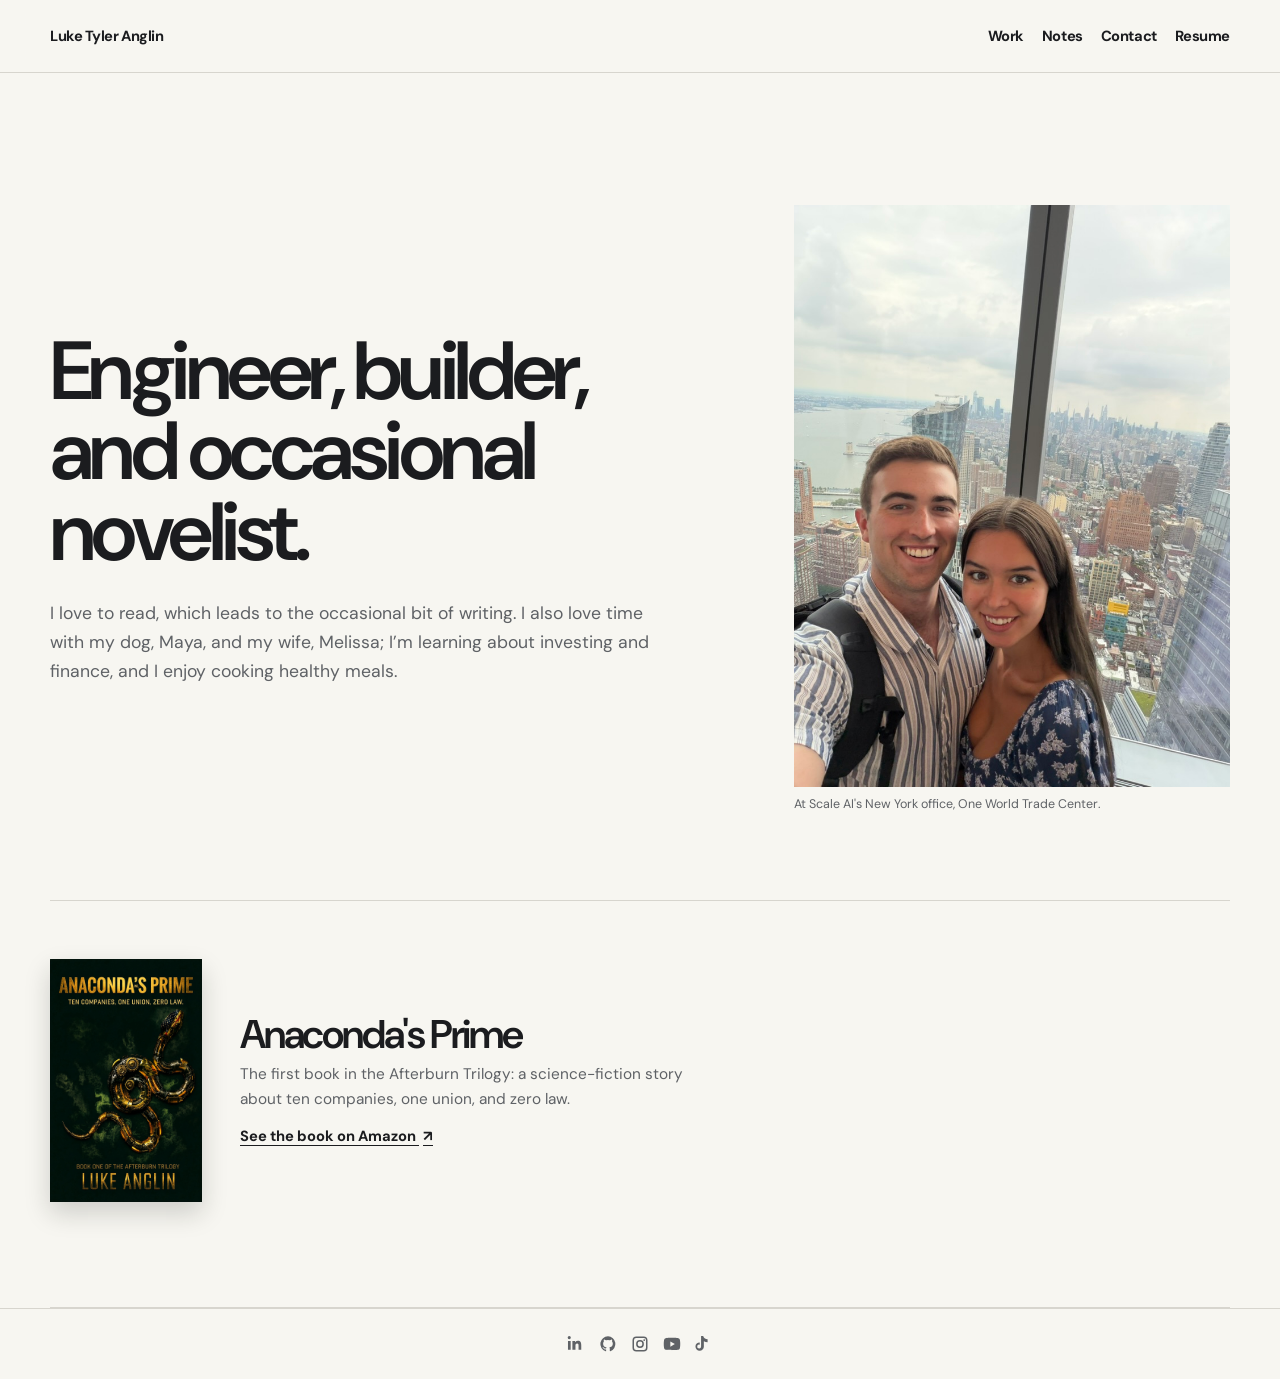
==== about.html @ d30254e3 "Move contact and newsletter off homepage" ====
<!DOCTYPE html>
<html lang="en">

<head>
    <meta charset="UTF-8">
    <meta name="viewport" content="width=device-width, initial-scale=1.0">
    <title>About | Luke Tyler Anglin</title>
    <meta name="description" content="A little more about Luke Tyler Anglin, AI Engineer and author.">
    <link rel="preconnect" href="https://fonts.googleapis.com">
    <link rel="preconnect" href="https://fonts.gstatic.com" crossorigin>
    <link href="https://fonts.googleapis.com/css2?family=DM+Mono:wght@400;500&family=DM+Sans:opsz,wght@9..40,400;9..40,500;9..40,600;9..40,700&display=swap" rel="stylesheet">
    <link rel="stylesheet" href="styles.css">
</head>

<body>
    <header class="site-header">
        <div class="wrap header-inner">
            <a class="site-name" href="index.html">Luke Tyler Anglin</a>
            <div class="header-links">
                <a href="index.html">Work</a>
                <a href="notes.html">Notes</a>
                <a href="contact.html">Contact</a>
                <a href="https://drive.google.com/file/d/1jl4-QcdSq_O_RrT0fGCrfpogtQoKmc7f/view?usp=drive_link" target="_blank" rel="noreferrer">Resume</a>
            </div>
        </div>
    </header>

    <main>
        <section class="about-hero wrap">
            <div class="about-copy">
                <h1>Engineer, builder, and occasional novelist.</h1>
                <p>I love to read, which leads to the occasional bit of writing. I also love time with my dog, Maya, and my wife, Melissa; I’m learning about investing and finance, and I enjoy cooking healthy meals.</p>
            </div>
            <figure class="about-photo">
                <img src="assets/images/luke-and-wife-1wtc.jpg" alt="Luke Tyler Anglin and his wife at One World Trade Center">
                <figcaption>At Scale AI's New York office, One World Trade Center.</figcaption>
            </figure>
        </section>

        <section class="book about-book wrap" aria-labelledby="book-title">
            <img src="assets/images/anacondas-prime-cover.jpg" alt="Cover of Anaconda's Prime by Luke Anglin">
            <div>
                <h2 id="book-title">Anaconda's Prime</h2>
                <p>The first book in the Afterburn Trilogy: a science-fiction story about ten companies, one union, and zero law.</p>
                <a class="text-link" href="https://www.amazon.com/Anacondas-Prime-Afterburn-Trilogy-Anglin/dp/1962244326" target="_blank" rel="noreferrer">See the book on Amazon <span aria-hidden="true">↗</span></a>
            </div>
        </section>
    </main>

    <footer class="site-footer">
        <div class="wrap footer-inner">
            <div class="footer-links">
                <div class="social-links" aria-label="Social links">
                    <a href="https://www.linkedin.com/in/luketyleranglin/" target="_blank" rel="noreferrer" aria-label="LinkedIn">
                        <svg viewBox="0 0 24 24" aria-hidden="true"><path d="M5.1 3.4A2.1 2.1 0 1 1 .9 3.4a2.1 2.1 0 0 1 4.2 0ZM1.3 8h3.6v11.6H1.3V8Zm5.9 0h3.5v1.6h.1c.5-.9 1.7-2 3.6-2 3.9 0 4.6 2.5 4.6 5.9v6.1h-3.6v-5.4c0-1.3 0-3-1.9-3-1.9 0-2.2 1.4-2.2 2.9v5.5H7.2V8Z"/></svg>
                    </a>
                    <a href="https://github.com/LukeTylerAnglin" target="_blank" rel="noreferrer" aria-label="GitHub">
                        <svg viewBox="0 0 24 24" aria-hidden="true"><path d="M12 1.8A10.2 10.2 0 0 0 8.8 21.7c.5.1.7-.2.7-.5v-2c-2.8.6-3.4-1.2-3.4-1.2-.5-1.2-1.1-1.5-1.1-1.5-.9-.6.1-.6.1-.6 1 .1 1.5 1 1.5 1 .9 1.5 2.3 1.1 2.9.8.1-.6.4-1.1.7-1.3-2.3-.3-4.7-1.1-4.7-5a3.9 3.9 0 0 1 1-2.7c-.1-.3-.4-1.3.1-2.7 0 0 .8-.3 2.8 1.1a9.7 9.7 0 0 1 5.1 0c2-1.4 2.8-1.1 2.8-1.1.5 1.4.2 2.4.1 2.7a3.9 3.9 0 0 1 1 2.7c0 3.9-2.4 4.7-4.7 5 .4.3.7 1 .7 1.9v2.8c0 .3.2.6.7.5A10.2 10.2 0 0 0 12 1.8Z"/></svg>
                    </a>
                    <a href="https://www.instagram.com/luketyleranglin" target="_blank" rel="noreferrer" aria-label="Instagram">
                        <svg viewBox="0 0 24 24" aria-hidden="true"><path d="M7.1 2h9.8A5.1 5.1 0 0 1 22 7.1v9.8a5.1 5.1 0 0 1-5.1 5.1H7.1A5.1 5.1 0 0 1 2 16.9V7.1A5.1 5.1 0 0 1 7.1 2Zm-.2 2A2.9 2.9 0 0 0 4 6.9v10.2A2.9 2.9 0 0 0 6.9 20h10.2a2.9 2.9 0 0 0 2.9-2.9V6.9A2.9 2.9 0 0 0 17.1 4H6.9Zm10.7 1.5a1.2 1.2 0 1 1 0 2.4 1.2 1.2 0 0 1 0-2.4ZM12 6.8a5.2 5.2 0 1 1 0 10.4 5.2 5.2 0 0 1 0-10.4Zm0 2A3.2 3.2 0 1 0 12 15.2 3.2 3.2 0 0 0 12 8.8Z"/></svg>
                    </a>
                    <a href="https://www.youtube.com/@luketyleranglin" target="_blank" rel="noreferrer" aria-label="YouTube">
                        <svg viewBox="0 0 24 24" aria-hidden="true"><path d="M22.5 6.2a2.9 2.9 0 0 0-2-2C18.7 3.7 12 3.7 12 3.7s-6.7 0-8.5.5a2.9 2.9 0 0 0-2 2A30.1 30.1 0 0 0 1 12a30.1 30.1 0 0 0 .5 5.8 2.9 2.9 0 0 0 2 2c1.8.5 8.5.5 8.5.5s6.7 0 8.5-.5a2.9 2.9 0 0 0 2-2A30.1 30.1 0 0 0 23 12a30.1 30.1 0 0 0-.5-5.8ZM9.8 15.5v-7l6 3.5-6 3.5Z"/></svg>
                    </a>
                    <a href="https://www.tiktok.com/@luketyleranglin" target="_blank" rel="noreferrer" aria-label="TikTok">
                        <svg viewBox="0 0 24 24" aria-hidden="true"><path d="M16.8 5.8a6.5 6.5 0 0 1-4-1.4 6.5 6.5 0 0 1-1.9-3.2H8.1v14.2a2.6 2.6 0 1 1-1.8-2.5v-3a5.6 5.6 0 1 0 5.5 5.6V8.3a9.3 9.3 0 0 0 5 1.5V6.9a6.8 6.8 0 0 1 0-1.1Z"/></svg>
                    </a>
                </div>
            </div>
        </div>
    </footer>
</body>

</html>
---- styles.css ----
:root {
  --paper: #f7f6f1;
  --paper-deep: #ece9e1;
  --ink: #1b1c1f;
  --soft-ink: #5f6266;
  --line: #d7d5ce;
  --quiet: #e6e2d8;
  --max: 1180px;
  --sans: "DM Sans", -apple-system, BlinkMacSystemFont, "Segoe UI", sans-serif;
  --mono: "DM Mono", monospace;
}

* { box-sizing: border-box; }

html { scroll-behavior: smooth; }

body {
  background: var(--paper);
  color: var(--ink);
  font-family: var(--sans);
  margin: 0;
  overflow-x: hidden;
}

a { color: inherit; }

button, input, select, textarea { font: inherit; }

:focus-visible { outline: 3px solid rgba(28, 45, 35, 0.32); outline-offset: 3px; }

.wrap { margin: 0 auto; max-width: var(--max); padding-left: 24px; padding-right: 24px; }

.site-header {
  background: rgba(247, 246, 241, 0.93);
  border-bottom: 1px solid var(--line);
  position: sticky;
  top: 0;
  z-index: 10;
  backdrop-filter: blur(12px);
}

.header-inner { align-items: center; display: flex; height: 72px; justify-content: space-between; }

.site-name, .header-links a { font-size: 0.92rem; font-weight: 700; letter-spacing: -0.03em; text-decoration: none; }

.header-links { align-items: center; display: flex; gap: 18px; }

.header-links span { margin-left: 5px; }

.hero { display: grid; gap: 42px; padding-bottom: 66px; padding-top: 54px; }

.hero-copy { align-self: center; }

.eyebrow {
  color: var(--soft-ink);
  font-family: var(--mono);
  font-size: 0.68rem;
  letter-spacing: 0.055em;
  margin: 0 0 16px;
  text-transform: uppercase;
}

h1, h2, h3, p { margin-top: 0; }

h1, h2, h3 { letter-spacing: -0.055em; }

h1 {
  font-size: clamp(2.85rem, 8vw, 5.15rem);
  font-weight: 600;
  line-height: 0.98;
  margin-bottom: 26px;
  max-width: 680px;
}

h2 { font-size: clamp(2.1rem, 6.5vw, 4rem); font-weight: 600; line-height: 1; margin-bottom: 18px; }

.hero-intro, .section-heading > p, .request-note, .book p:not(.eyebrow) {
  color: var(--soft-ink);
  font-size: 1.06rem;
  line-height: 1.6;
  margin-bottom: 28px;
  max-width: 480px;
}

.button {
  align-items: center;
  background: transparent;
  border: 1px solid transparent;
  border-radius: 14px;
  cursor: pointer;
  display: inline-flex;
  font-size: 0.98rem;
  font-weight: 700;
  gap: 18px;
  justify-content: center;
  min-height: 58px;
  padding: 14px 16px 14px 20px;
  text-decoration: none;
  transition: background 150ms ease, color 150ms ease, transform 150ms ease;
}

.button-primary { background: var(--ink); color: white; }

.button-primary:hover { background: #34363a; transform: translateY(-2px); }

.button-primary span {
  align-items: center;
  background: var(--paper);
  border-radius: 50%;
  color: var(--ink);
  display: inline-flex;
  font-size: 1rem;
  height: 27px;
  justify-content: center;
  width: 27px;
}

.button-secondary { border-color: var(--ink); color: var(--ink); }

.button-secondary:hover { background: var(--quiet); transform: translateY(-2px); }

.button-secondary span { font-size: 1rem; }

.hero-actions { display: flex; flex-wrap: wrap; gap: 12px; }

.hero-portrait { aspect-ratio: 0.86; background: #d6d0c4; margin: 0; overflow: hidden; }

.hero-portrait img { display: block; height: 100%; object-fit: cover; object-position: center top; width: 100%; }

.experience-strip { border-bottom: 1px solid var(--line); border-top: 1px solid var(--line); }

.logo-strip { align-items: center; display: grid; grid-template-columns: repeat(5, minmax(0, 1fr)); padding-bottom: 25px; padding-top: 25px; }

.logo-strip img { filter: grayscale(1); height: 22px; justify-self: center; max-width: 88px; object-fit: contain; opacity: 0.75; width: auto; }

.work { padding-bottom: 86px; padding-top: 86px; }

.section-heading { margin-bottom: 44px; max-width: 580px; }

.section-heading > p { margin-bottom: 0; }

.company-list { border-top: 1px solid var(--line); }

.company { border-bottom: 1px solid var(--line); }

.company summary {
  align-items: center;
  cursor: pointer;
  display: grid;
  gap: 14px;
  grid-template-columns: minmax(140px, 1fr) minmax(104px, 0.75fr) 26px;
  list-style: none;
  min-height: 77px;
  padding: 16px 0;
}

.company summary::-webkit-details-marker { display: none; }

.company-title { font-size: 1.08rem; font-weight: 700; letter-spacing: -0.035em; }

.company-role { color: var(--soft-ink); font-size: 0.82rem; line-height: 1.3; }

.company-toggle { height: 20px; position: relative; width: 20px; }

.company-toggle::before, .company-toggle::after { background: var(--ink); content: ""; height: 1px; left: 2px; position: absolute; top: 10px; width: 16px; }

.company-toggle::after { transform: rotate(90deg); transition: transform 150ms ease; }

.company[open] .company-toggle::after { transform: rotate(0); }

.company-detail { padding: 0 34px 24px 0; }

.company-detail p { color: var(--soft-ink); font-size: 0.98rem; line-height: 1.6; margin: 0; max-width: 660px; }

.research-preview { border-top: 1px solid var(--line); padding-bottom: 78px; padding-top: 78px; }

.research-preview .section-heading { margin-bottom: 28px; }

.research-preview .section-heading > p:last-child { margin-bottom: 0; }

.research-links { border-top: 1px solid var(--line); }

.research-links a { align-items: center; border-bottom: 1px solid var(--line); display: flex; font-size: 1rem; font-weight: 700; justify-content: space-between; padding: 22px 0; text-decoration: none; }

.research-links a:hover { color: var(--soft-ink); }

.newsletter-form { display: grid; gap: 13px; max-width: 440px; }

.newsletter-form > input[type="email"] { font-size: 1rem; }

.consent { align-items: flex-start; color: var(--soft-ink); display: flex; font-size: 0.78rem; gap: 9px; line-height: 1.35; }

.consent input { appearance: auto; margin: 1px 0 0; padding: 0; }

.honeypot { display: none !important; }

.newsletter-form .button { justify-self: start; margin-top: 5px; }

.newsletter-form-row { align-items: center; display: flex; gap: 16px; }

.newsletter-form-row input[type="email"] { flex: 1; min-width: 0; }

.newsletter-form-row .button { flex: 0 0 auto; }

.newsletter-dialog {
  background: var(--paper);
  border: 1px solid var(--line);
  border-radius: 22px;
  color: var(--ink);
  margin: auto;
  max-width: 520px;
  padding: 0;
  width: calc(100% - 32px);
}

.newsletter-dialog::backdrop { background: rgba(27, 28, 31, 0.38); backdrop-filter: blur(5px); }

.newsletter-dialog-inner { padding: 36px; position: relative; }

.newsletter-dialog h2 { font-size: clamp(2rem, 6vw, 3.2rem); margin-bottom: 14px; max-width: 400px; }

.newsletter-dialog p { color: var(--soft-ink); line-height: 1.55; margin-bottom: 0; max-width: 390px; }

.newsletter-dialog .newsletter-form { margin-top: 28px; max-width: none; }

.newsletter-dialog .newsletter-form-row { align-items: stretch; flex-direction: column; }

.newsletter-dialog .newsletter-form .button { justify-self: stretch; width: 100%; }

.dialog-close {
  align-items: center;
  background: transparent;
  border: 1px solid var(--line);
  border-radius: 50%;
  color: var(--ink);
  cursor: pointer;
  display: inline-flex;
  font-size: 1.35rem;
  height: 36px;
  justify-content: center;
  line-height: 1;
  padding: 0 0 3px;
  position: absolute;
  right: 20px;
  top: 20px;
  width: 36px;
}

.dialog-close:hover { background: var(--quiet); }

.contact-page { display: grid; gap: 64px; padding-bottom: 100px; padding-top: 96px; }

.contact-page-copy h1 { max-width: 600px; }

.contact-page-copy > p { color: var(--soft-ink); font-size: 1.1rem; line-height: 1.6; margin-bottom: 0; max-width: 520px; }

.contact-page-form { max-width: 640px; }

.request-form .consent { align-items: flex-start; display: flex; font-size: 0.78rem; font-weight: 400; gap: 9px; line-height: 1.35; }

.sr-only { height: 1px; margin: -1px; overflow: hidden; padding: 0; position: absolute; width: 1px; clip: rect(0, 0, 0, 0); white-space: nowrap; }

.book {
  align-items: center;
  border-top: 1px solid var(--line);
  display: grid;
  gap: 27px;
  grid-template-columns: 92px 1fr;
  padding-bottom: 72px;
  padding-top: 42px;
}

.book > img { box-shadow: 0 11px 24px rgba(23, 29, 24, 0.18); display: block; width: 92px; }

.book h2 { font-size: clamp(1.6rem, 5vw, 2.5rem); margin-bottom: 8px; }

.book p:not(.eyebrow) { font-size: 0.96rem; margin-bottom: 14px; }

.text-link { font-size: 0.92rem; font-weight: 700; text-decoration-thickness: 1px; text-underline-offset: 4px; }

.text-link span { margin-left: 4px; }

.request-note { margin-bottom: 0; }

.request-form { display: grid; gap: 22px; max-width: 510px; }

.request-form label { color: var(--soft-ink); display: grid; font-size: 0.79rem; font-weight: 600; gap: 8px; }

input, select, textarea {
  appearance: none;
  background: transparent;
  border: 0;
  border-bottom: 1px solid #9f9e97;
  border-radius: 0;
  color: var(--ink);
  padding: 9px 0 10px;
  resize: vertical;
}

select { background: transparent; cursor: pointer; }

input:focus, select:focus, textarea:focus { border-color: var(--ink); outline: none; }

.request-form .button { justify-self: start; margin-top: 5px; }

.site-footer { border-top: 1px solid var(--line); color: var(--soft-ink); font-size: 0.8rem; padding-bottom: 26px; padding-top: 26px; }

.footer-inner { align-items: center; display: flex; flex-direction: column; gap: 14px; justify-content: center; }

.footer-links { align-items: center; display: flex; flex-wrap: wrap; gap: 18px; }

.social-links { align-items: center; display: flex; gap: 14px; }

.social-links a { display: inline-flex; }

.social-links svg { fill: currentColor; height: 18px; width: 18px; }

.resume-link { color: var(--soft-ink); text-decoration: none; }

.footer-inner a { text-decoration: none; }

.footer-inner a:hover { color: var(--ink); text-decoration: underline; text-underline-offset: 3px; }

.social-links a:hover { text-decoration: none; transform: translateY(-1px); }

.about-hero { padding-bottom: 66px; padding-top: 96px; }

.about-copy { max-width: 760px; }

.about-copy h1 { max-width: 760px; }

.about-copy > p:last-child { color: var(--soft-ink); font-size: 1.1rem; line-height: 1.65; margin-bottom: 0; max-width: 600px; }

.about-photo { margin: 42px 0 0; max-width: 420px; }

.about-photo img { display: block; width: 100%; }

.about-photo figcaption { color: var(--soft-ink); font-size: 0.78rem; margin-top: 9px; }

.about-book { border-bottom: 1px solid var(--line); }

.notes-hero { max-width: 850px; padding-bottom: 64px; padding-top: 96px; }

.notes-hero h1 { max-width: 760px; }

.notes-hero > p:last-child { color: var(--soft-ink); font-size: 1.1rem; line-height: 1.65; margin-bottom: 0; max-width: 600px; }

.notes-list { padding-bottom: 74px; }

.note-card { align-items: start; border-bottom: 1px solid var(--line); display: grid; gap: 22px; grid-template-columns: 1fr; padding: 30px 0 36px; text-decoration: none; transition: background 150ms ease; }

.note-card-meta { color: var(--soft-ink); display: flex; font-family: var(--mono); font-size: 0.68rem; justify-content: space-between; letter-spacing: 0.055em; text-transform: uppercase; }

.note-card-copy .eyebrow { margin-bottom: 12px; }

.note-card h2 { font-size: clamp(1.7rem, 5vw, 2.7rem); margin-bottom: 13px; max-width: 640px; }

.note-card-copy > p:last-child { color: var(--soft-ink); line-height: 1.6; margin-bottom: 0; max-width: 590px; }

.note-card-link { font-size: 0.9rem; font-weight: 700; }

.note-card b { margin-left: 5px; }

.note-card:hover { background: rgba(27, 28, 31, 0.025); }

.article { max-width: 790px; padding-bottom: 90px; padding-top: 82px; }

.back-link { display: inline-block; font-size: 0.87rem; font-weight: 700; margin-bottom: 70px; text-decoration: none; }

.article > h1 { max-width: 720px; }

.article-lede { color: var(--soft-ink); font-size: clamp(1.2rem, 3vw, 1.55rem); letter-spacing: -0.025em; line-height: 1.45; max-width: 680px; }

.article-body { font-size: 1.08rem; line-height: 1.72; margin-top: 48px; max-width: 650px; }

.article-body h2 { font-size: clamp(1.55rem, 4vw, 2.15rem); margin: 46px 0 14px; }

.article-body p { margin-bottom: 24px; }

.article-signup { border-top: 1px solid var(--line); margin-top: 58px; padding-top: 30px; }

.article-signup h2 { font-size: clamp(1.7rem, 5vw, 2.5rem); margin-bottom: 20px; }

@media (max-width: 480px) {
  .button { width: 100%; }
  .request-form .button { width: 100%; }
  .hero-actions { align-items: stretch; flex-direction: column; }
  .newsletter-form-row { align-items: stretch; flex-direction: column; }
}

@media (min-width: 680px) {
  .wrap { padding-left: 38px; padding-right: 38px; }
  .company summary { grid-template-columns: minmax(250px, 1.2fr) minmax(220px, 0.8fr) 26px; }
  .company-detail { padding-right: 80px; }
  .book { gap: 38px; grid-template-columns: 126px 1fr; padding-bottom: 88px; padding-top: 52px; }
  .book > img { width: 126px; }
}

@media (min-width: 860px) {
  .hero { align-items: center; gap: clamp(48px, 7vw, 110px); grid-template-columns: minmax(0, 1.04fr) minmax(350px, 0.8fr); min-height: 632px; padding-bottom: 84px; padding-top: 84px; }
  .hero-portrait { aspect-ratio: auto; height: clamp(480px, 45vw, 560px); }
  .work { padding-bottom: 112px; padding-top: 112px; }
  .company summary { grid-template-columns: minmax(310px, 1.2fr) minmax(270px, 0.8fr) 26px; min-height: 85px; }
  .contact-page { align-items: start; grid-template-columns: minmax(0, 0.92fr) minmax(380px, 0.8fr); gap: 120px; padding-bottom: 140px; padding-top: 132px; }
  .contact-page-form { max-width: none; }
  .book { grid-template-columns: 152px 1fr; padding-bottom: 105px; padding-top: 58px; }
  .book > img { width: 152px; }
  .footer-inner { flex-direction: row; justify-content: center; }
  .about-hero { align-items: center; display: grid; gap: clamp(52px, 8vw, 120px); grid-template-columns: minmax(0, 1fr) minmax(310px, 0.68fr); padding-bottom: 88px; padding-top: 132px; }
  .about-photo { margin: 0; max-width: none; }
  .notes-hero { padding-bottom: 86px; padding-top: 132px; }
  .notes-list { padding-bottom: 100px; }
  .note-card { gap: 28px; grid-template-columns: 92px minmax(0, 1fr) auto; }
  .note-card-meta { display: block; }
  .note-card-meta span { display: block; margin-bottom: 8px; }
  .article { padding-bottom: 120px; padding-top: 118px; }
}

@media (min-width: 1260px) {
  .wrap { padding-left: 0; padding-right: 0; }
}

@media (prefers-reduced-motion: reduce) {
  html { scroll-behavior: auto; }
  * { transition: none !important; }
}
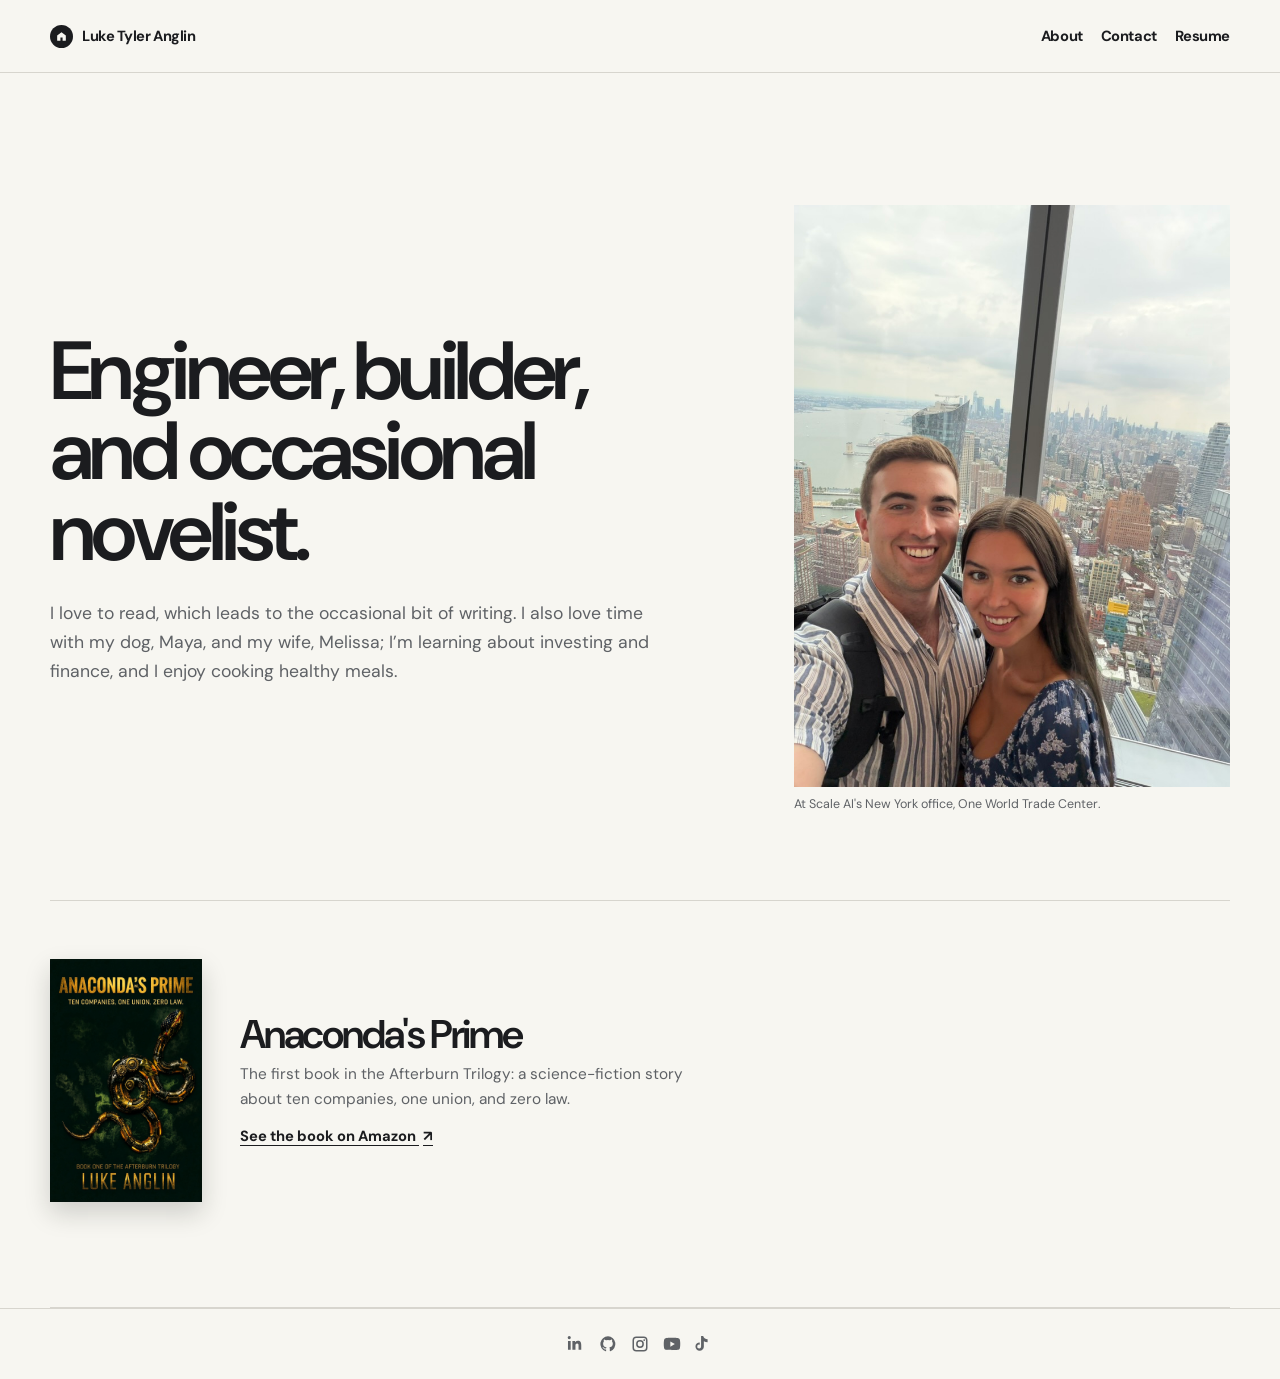
==== commit 015b79af: "Simplify shared site navigation" ====
--- a/about.html
+++ b/about.html
@@ -15,10 +15,12 @@
 <body>
     <header class="site-header">
         <div class="wrap header-inner">
-            <a class="site-name" href="index.html">Luke Tyler Anglin</a>
+            <a class="site-name" href="index.html" aria-label="Home — Luke Tyler Anglin" title="Home">
+                <span class="home-link-icon" aria-hidden="true"><svg viewBox="0 0 24 24"><path d="m4 10 8-6 8 6v9a1 1 0 0 1-1 1h-5v-6h-4v6H5a1 1 0 0 1-1-1v-9Z"/></svg></span>
+                <span>Luke Tyler Anglin</span>
+            </a>
             <div class="header-links">
-                <a href="index.html">Work</a>
-                <a href="notes.html">Notes</a>
+                <a href="about.html">About</a>
                 <a href="contact.html">Contact</a>
                 <a href="https://drive.google.com/file/d/1jl4-QcdSq_O_RrT0fGCrfpogtQoKmc7f/view?usp=drive_link" target="_blank" rel="noreferrer">Resume</a>
             </div>
--- a/styles.css
+++ b/styles.css
@@ -42,6 +42,24 @@
 .header-inner { align-items: center; display: flex; height: 72px; justify-content: space-between; }
 
 .site-name, .header-links a { font-size: 0.92rem; font-weight: 700; letter-spacing: -0.03em; text-decoration: none; }
+
+.site-name { align-items: center; display: inline-flex; gap: 9px; }
+
+.home-link-icon {
+  align-items: center;
+  background: var(--ink);
+  border-radius: 50%;
+  color: var(--paper);
+  display: inline-flex;
+  height: 23px;
+  justify-content: center;
+  transition: transform 150ms ease, background 150ms ease;
+  width: 23px;
+}
+
+.home-link-icon svg { fill: currentColor; height: 13px; width: 13px; }
+
+.site-name:hover .home-link-icon { background: #34363a; transform: translateY(-1px); }
 
 .header-links { align-items: center; display: flex; gap: 18px; }
 
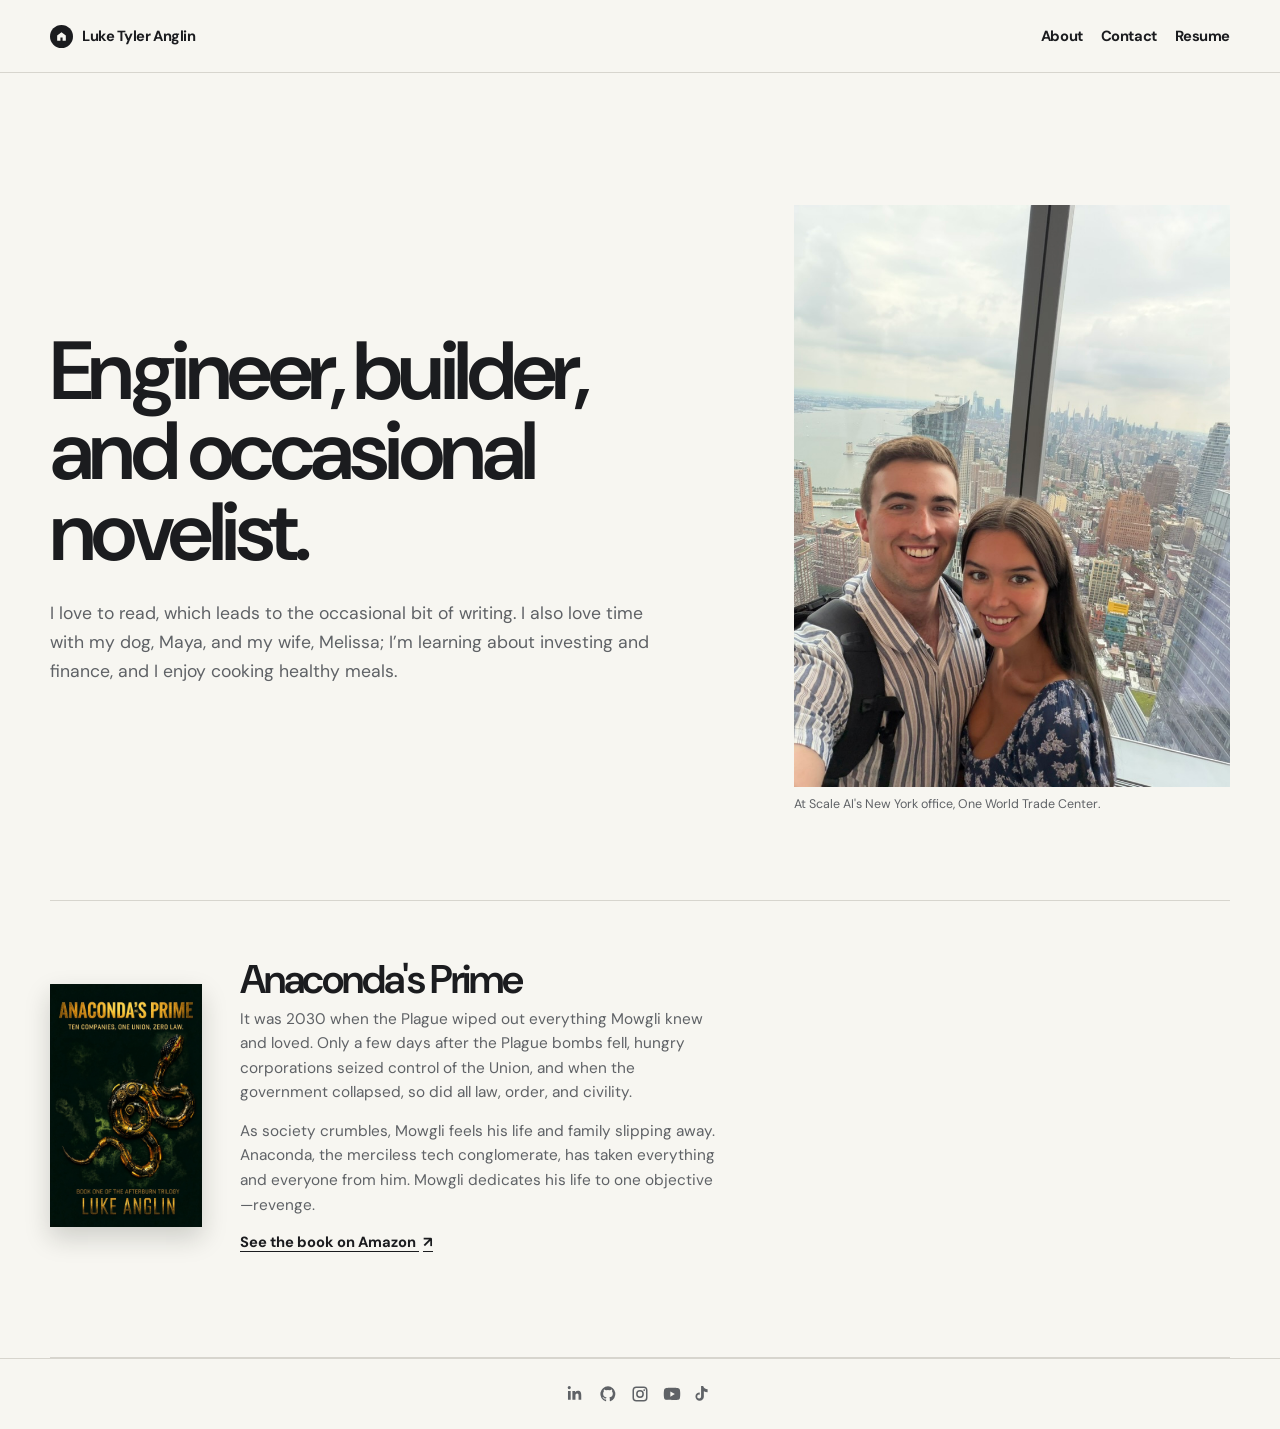
==== commit 8c1fff94: "Strengthen book description" ====
--- a/about.html
+++ b/about.html
@@ -43,7 +43,8 @@
             <img src="assets/images/anacondas-prime-cover.jpg" alt="Cover of Anaconda's Prime by Luke Anglin">
             <div>
                 <h2 id="book-title">Anaconda's Prime</h2>
-                <p>The first book in the Afterburn Trilogy: a science-fiction story about ten companies, one union, and zero law.</p>
+                <p>It was 2030 when the Plague wiped out everything Mowgli knew and loved. Only a few days after the Plague bombs fell, hungry corporations seized control of the Union, and when the government collapsed, so did all law, order, and civility.</p>
+                <p>As society crumbles, Mowgli feels his life and family slipping away. Anaconda, the merciless tech conglomerate, has taken everything and everyone from him. Mowgli dedicates his life to one objective—revenge.</p>
                 <a class="text-link" href="https://www.amazon.com/Anacondas-Prime-Afterburn-Trilogy-Anglin/dp/1962244326" target="_blank" rel="noreferrer">See the book on Amazon <span aria-hidden="true">↗</span></a>
             </div>
         </section>
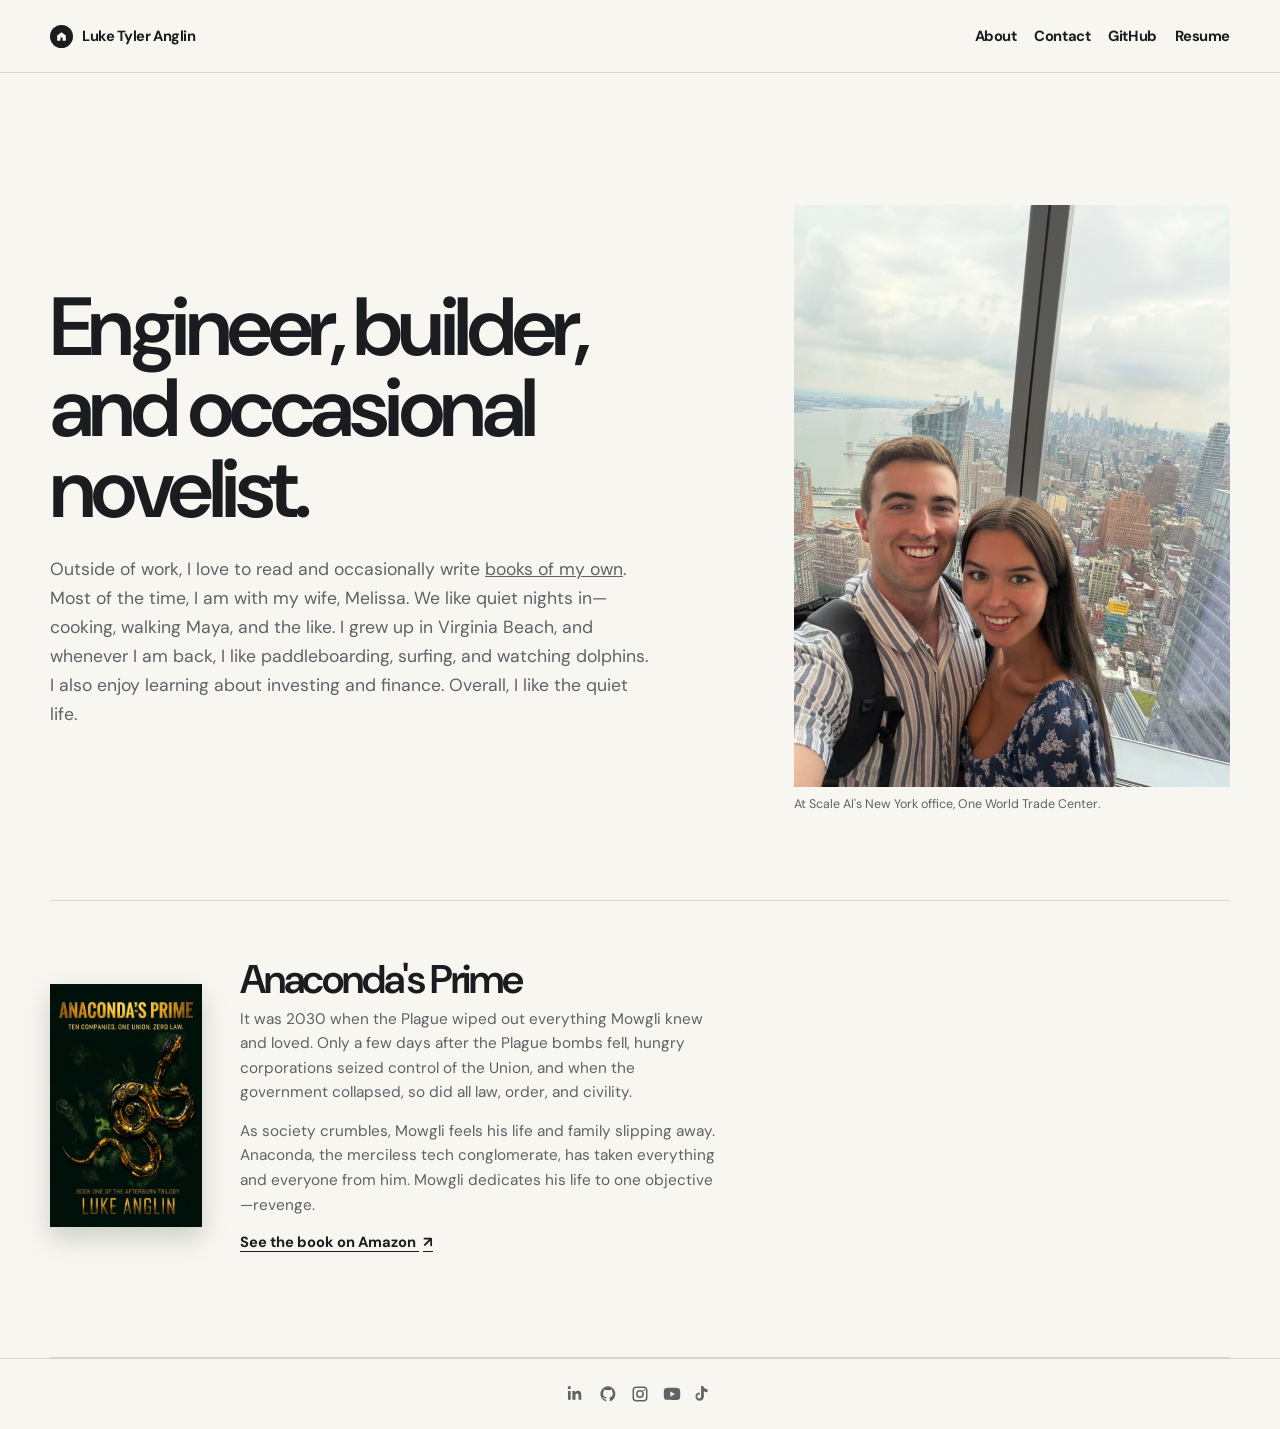
==== commit 8348f18b: "Polish site copy and forms" ====
--- a/about.html
+++ b/about.html
@@ -6,6 +6,7 @@
     <meta name="viewport" content="width=device-width, initial-scale=1.0">
     <title>About | Luke Tyler Anglin</title>
     <meta name="description" content="A little more about Luke Tyler Anglin, AI Engineer and author.">
+    <link rel="icon" href="favicon.svg" type="image/svg+xml">
     <link rel="preconnect" href="https://fonts.googleapis.com">
     <link rel="preconnect" href="https://fonts.gstatic.com" crossorigin>
     <link href="https://fonts.googleapis.com/css2?family=DM+Mono:wght@400;500&family=DM+Sans:opsz,wght@9..40,400;9..40,500;9..40,600;9..40,700&display=swap" rel="stylesheet">
@@ -22,7 +23,8 @@
             <div class="header-links">
                 <a href="about.html">About</a>
                 <a href="contact.html">Contact</a>
-                <a href="https://drive.google.com/file/d/1jl4-QcdSq_O_RrT0fGCrfpogtQoKmc7f/view?usp=drive_link" target="_blank" rel="noreferrer">Resume</a>
+                <a href="https://github.com/LukeTylerAnglin" target="_blank" rel="noreferrer">GitHub</a>
+                <a href="https://drive.google.com/file/d/18MWk6rue3rH5zbpRPkLEcPBLwXOIvmw3/view" target="_blank" rel="noreferrer">Resume</a>
             </div>
         </div>
     </header>
@@ -31,7 +33,7 @@
         <section class="about-hero wrap">
             <div class="about-copy">
                 <h1>Engineer, builder, and occasional novelist.</h1>
-                <p>I love to read, which leads to the occasional bit of writing. I also love time with my dog, Maya, and my wife, Melissa; I’m learning about investing and finance, and I enjoy cooking healthy meals.</p>
+                <p>Outside of work, I love to read and occasionally write <a href="#anacondas-prime">books of my own</a>. Most of the time, I am with my wife, Melissa. We like quiet nights in—cooking, walking Maya, and the like. I grew up in Virginia Beach, and whenever I am back, I like paddleboarding, surfing, and watching dolphins. I also enjoy learning about investing and finance. Overall, I like the quiet life.</p>
             </div>
             <figure class="about-photo">
                 <img src="assets/images/luke-and-wife-1wtc.jpg" alt="Luke Tyler Anglin and his wife at One World Trade Center">
@@ -39,7 +41,7 @@
             </figure>
         </section>
 
-        <section class="book about-book wrap" aria-labelledby="book-title">
+        <section class="book about-book wrap" id="anacondas-prime" aria-labelledby="book-title">
             <img src="assets/images/anacondas-prime-cover.jpg" alt="Cover of Anaconda's Prime by Luke Anglin">
             <div>
                 <h2 id="book-title">Anaconda's Prime</h2>
--- a/styles.css
+++ b/styles.css
@@ -190,21 +190,9 @@
 
 .company-detail p { color: var(--soft-ink); font-size: 0.98rem; line-height: 1.6; margin: 0; max-width: 660px; }
 
-.research-preview { border-top: 1px solid var(--line); padding-bottom: 78px; padding-top: 78px; }
-
-.research-preview .section-heading { margin-bottom: 28px; }
-
-.research-preview .section-heading > p:last-child { margin-bottom: 0; }
-
-.research-links { border-top: 1px solid var(--line); }
-
-.research-links a { align-items: center; border-bottom: 1px solid var(--line); display: flex; font-size: 1rem; font-weight: 700; justify-content: space-between; padding: 22px 0; text-decoration: none; }
-
-.research-links a:hover { color: var(--soft-ink); }
-
 .newsletter-form { display: grid; gap: 13px; max-width: 440px; }
 
-.newsletter-form > input[type="email"] { font-size: 1rem; }
+.newsletter-form input[type="email"] { font-size: 1rem; }
 
 .consent { align-items: flex-start; color: var(--soft-ink); display: flex; font-size: 0.78rem; gap: 9px; line-height: 1.35; }
 
@@ -398,6 +386,13 @@
 .article-signup { border-top: 1px solid var(--line); margin-top: 58px; padding-top: 30px; }
 
 .article-signup h2 { font-size: clamp(1.7rem, 5vw, 2.5rem); margin-bottom: 20px; }
+
+@media (max-width: 520px) {
+  .header-inner { height: 64px; }
+  .site-name > span:last-child { display: none; }
+  .header-links { gap: 12px; }
+  .site-name, .header-links a { font-size: 0.84rem; }
+}
 
 @media (max-width: 480px) {
   .button { width: 100%; }
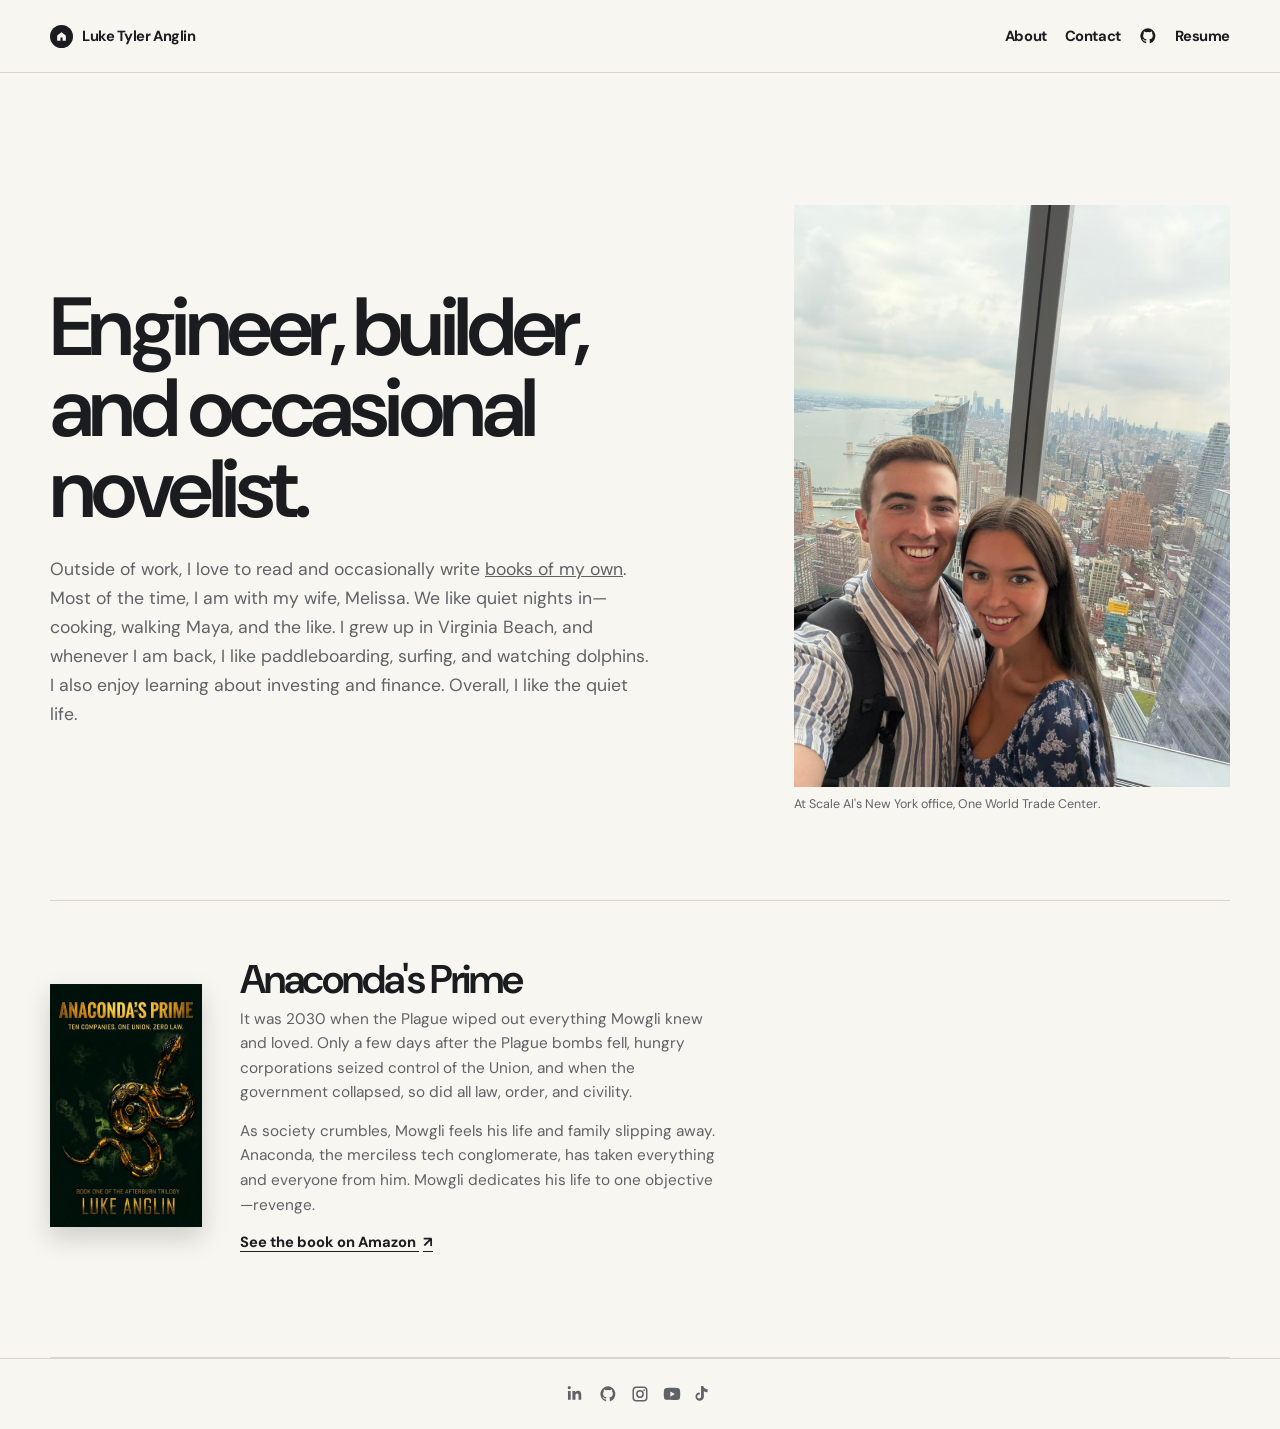
==== commit 5a7a5a8e: "Use GitHub icon in header" ====
--- a/about.html
+++ b/about.html
@@ -23,7 +23,7 @@
             <div class="header-links">
                 <a href="about.html">About</a>
                 <a href="contact.html">Contact</a>
-                <a href="https://github.com/LukeTylerAnglin" target="_blank" rel="noreferrer">GitHub</a>
+                <a class="header-github" href="https://github.com/LukeTylerAnglin" target="_blank" rel="noreferrer" aria-label="GitHub" title="GitHub"><svg viewBox="0 0 24 24" aria-hidden="true"><path d="M12 1.8A10.2 10.2 0 0 0 8.8 21.7c.5.1.7-.2.7-.5v-2c-2.8.6-3.4-1.2-3.4-1.2-.5-1.2-1.1-1.5-1.1-1.5-.9-.6.1-.6.1-.6 1 .1 1.5 1 1.5 1 .9 1.5 2.3 1.1 2.9.8.1-.6.4-1.1.7-1.3-2.3-.3-4.7-1.1-4.7-5a3.9 3.9 0 0 1 1-2.7c-.1-.3-.4-1.3.1-2.7 0 0 .8-.3 2.8 1.1a9.7 9.7 0 0 1 5.1 0c2-1.4 2.8-1.1 2.8-1.1.5 1.4.2 2.4.1 2.7a3.9 3.9 0 0 1 1 2.7c0 3.9-2.4 4.7-4.7 5 .4.3.7 1 .7 1.9v2.8c0 .3.2.6.7.5A10.2 10.2 0 0 0 12 1.8Z"/></svg></a>
                 <a href="https://drive.google.com/file/d/18MWk6rue3rH5zbpRPkLEcPBLwXOIvmw3/view" target="_blank" rel="noreferrer">Resume</a>
             </div>
         </div>
--- a/styles.css
+++ b/styles.css
@@ -64,6 +64,10 @@
 .header-links { align-items: center; display: flex; gap: 18px; }
 
 .header-links span { margin-left: 5px; }
+
+.header-github { align-items: center; display: inline-flex; }
+
+.header-github svg { fill: currentColor; height: 18px; width: 18px; }
 
 .hero { display: grid; gap: 42px; padding-bottom: 66px; padding-top: 54px; }
 
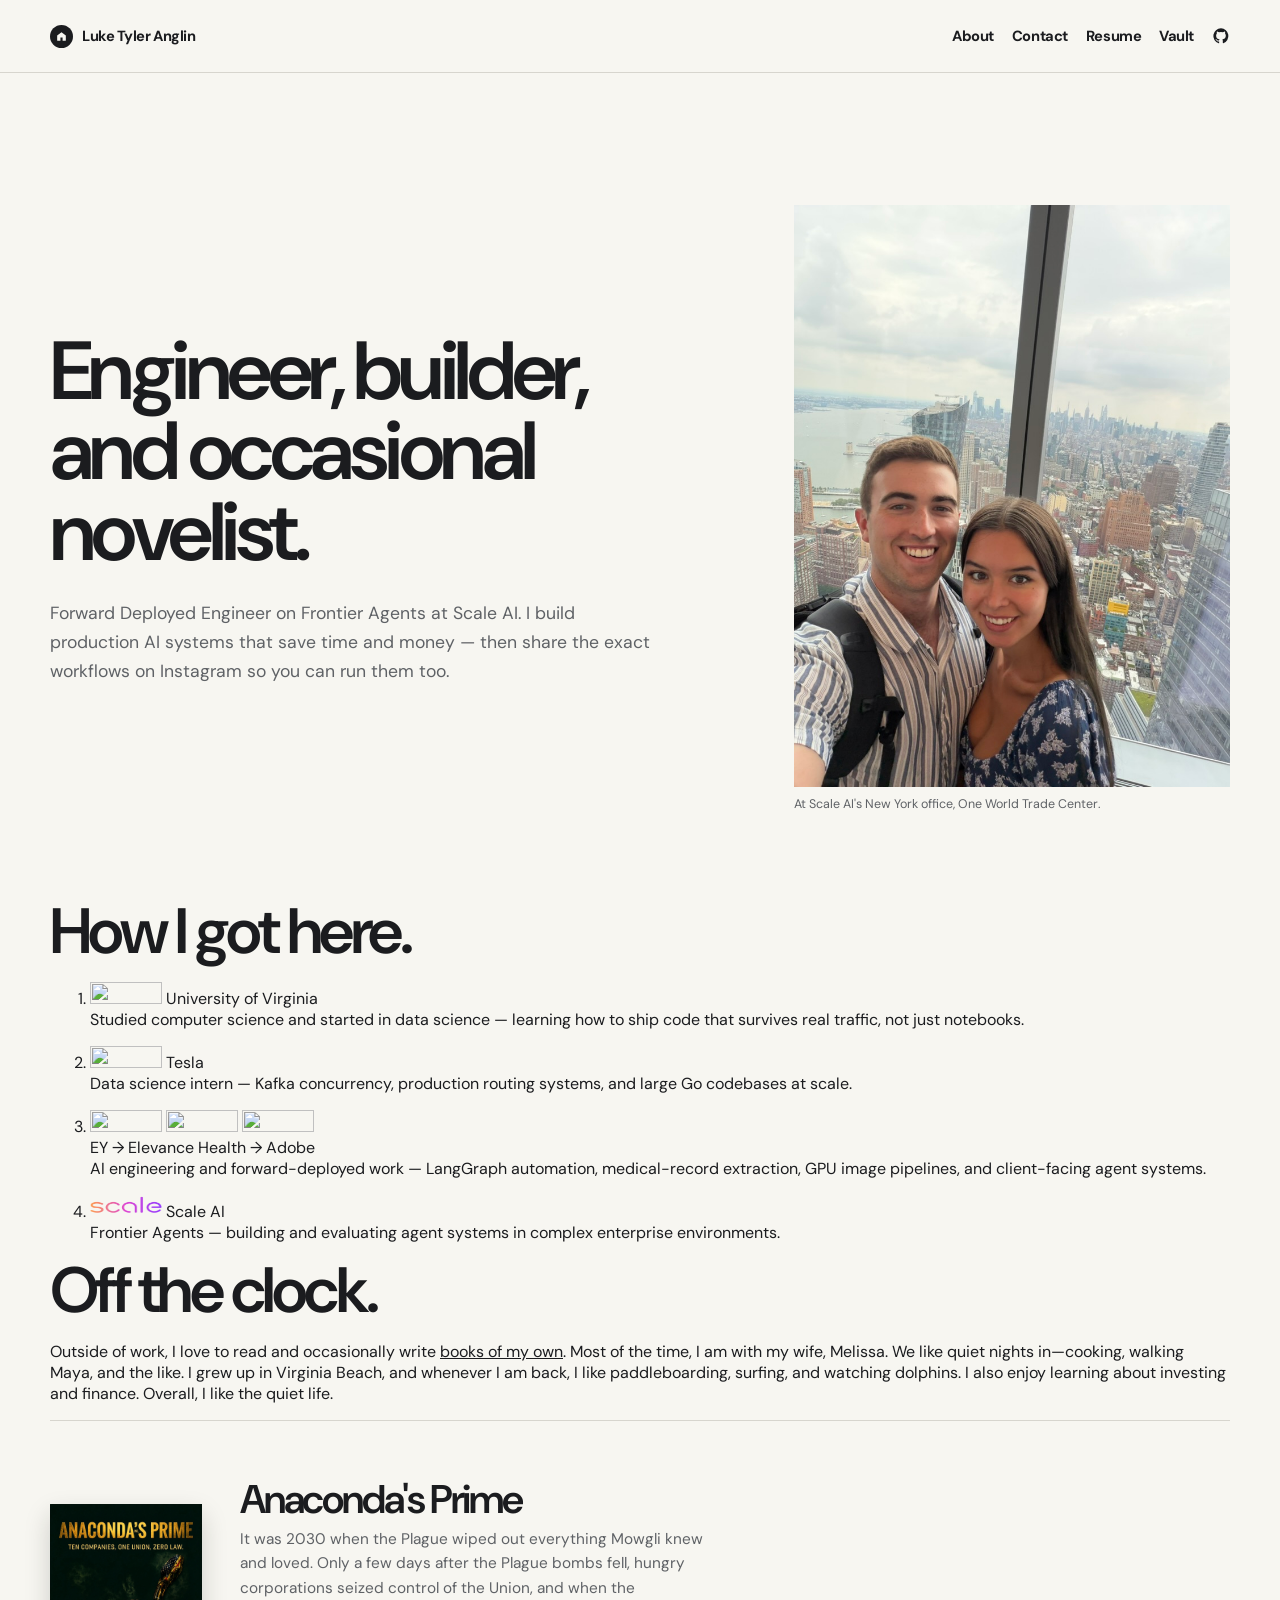
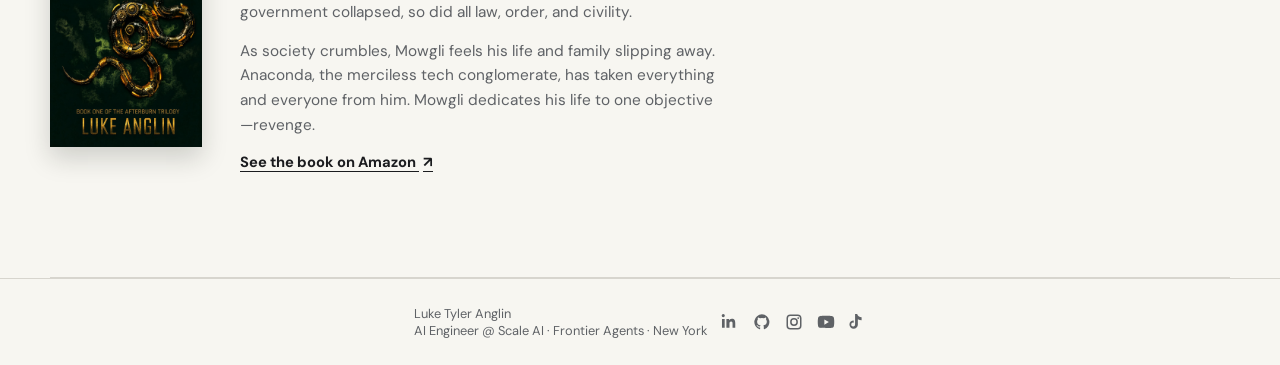
==== commit 02223517: "Point resume links at the synced AIEngineer.pdf Drive file. Co-authored-by: Cursor <cursoragent@curs" ====
--- a/about.html
+++ b/about.html
@@ -5,7 +5,7 @@
     <meta charset="UTF-8">
     <meta name="viewport" content="width=device-width, initial-scale=1.0">
     <title>About | Luke Tyler Anglin</title>
-    <meta name="description" content="A little more about Luke Tyler Anglin, AI Engineer and author.">
+    <meta name="description" content="Luke Tyler Anglin — AI Engineer at Scale AI, builder, and occasional novelist. Career journey and the story behind his AI workflow content.">
     <link rel="icon" href="favicon.svg" type="image/svg+xml">
     <link rel="preconnect" href="https://fonts.googleapis.com">
     <link rel="preconnect" href="https://fonts.gstatic.com" crossorigin>
@@ -20,12 +20,13 @@
                 <span class="home-link-icon" aria-hidden="true"><svg viewBox="0 0 24 24"><path d="m4 10 8-6 8 6v9a1 1 0 0 1-1 1h-5v-6h-4v6H5a1 1 0 0 1-1-1v-9Z"/></svg></span>
                 <span>Luke Tyler Anglin</span>
             </a>
-            <div class="header-links">
-                <a href="about.html">About</a>
+            <nav class="header-links" aria-label="Primary">
+                <a href="about.html" aria-current="page">About</a>
                 <a href="contact.html">Contact</a>
                 <a class="header-github" href="https://github.com/LukeTylerAnglin" target="_blank" rel="noreferrer" aria-label="GitHub" title="GitHub"><svg viewBox="0 0 24 24" aria-hidden="true"><path d="M12 1.8A10.2 10.2 0 0 0 8.8 21.7c.5.1.7-.2.7-.5v-2c-2.8.6-3.4-1.2-3.4-1.2-.5-1.2-1.1-1.5-1.1-1.5-.9-.6.1-.6.1-.6 1 .1 1.5 1 1.5 1 .9 1.5 2.3 1.1 2.9.8.1-.6.4-1.1.7-1.3-2.3-.3-4.7-1.1-4.7-5a3.9 3.9 0 0 1 1-2.7c-.1-.3-.4-1.3.1-2.7 0 0 .8-.3 2.8 1.1a9.7 9.7 0 0 1 5.1 0c2-1.4 2.8-1.1 2.8-1.1.5 1.4.2 2.4.1 2.7a3.9 3.9 0 0 1 1 2.7c0 3.9-2.4 4.7-4.7 5 .4.3.7 1 .7 1.9v2.8c0 .3.2.6.7.5A10.2 10.2 0 0 0 12 1.8Z"/></svg></a>
-                <a href="https://drive.google.com/file/d/18MWk6rue3rH5zbpRPkLEcPBLwXOIvmw3/view" target="_blank" rel="noreferrer">Resume</a>
-            </div>
+                <a href="https://drive.google.com/file/d/1MeeQ3Fhj17iWsuMzlNQXVvfDCQpfirg_/view" target="_blank" rel="noreferrer">Resume</a>
+                <a href="vault.html">Vault</a>
+            </nav>
         </div>
     </header>
 
@@ -33,12 +34,55 @@
         <section class="about-hero wrap">
             <div class="about-copy">
                 <h1>Engineer, builder, and occasional novelist.</h1>
-                <p>Outside of work, I love to read and occasionally write <a href="#anacondas-prime">books of my own</a>. Most of the time, I am with my wife, Melissa. We like quiet nights in—cooking, walking Maya, and the like. I grew up in Virginia Beach, and whenever I am back, I like paddleboarding, surfing, and watching dolphins. I also enjoy learning about investing and finance. Overall, I like the quiet life.</p>
+                <p class="about-lede">Forward Deployed Engineer on Frontier Agents at Scale AI. I build production AI systems that save time and money — then share the exact workflows on Instagram so you can run them too.</p>
             </div>
             <figure class="about-photo">
                 <img src="assets/images/luke-and-wife-1wtc.jpg" alt="Luke Tyler Anglin and his wife at One World Trade Center">
                 <figcaption>At Scale AI's New York office, One World Trade Center.</figcaption>
             </figure>
+        </section>
+
+        <section class="journey wrap" aria-labelledby="journey-title">
+            <h2 id="journey-title">How I got here.</h2>
+            <ol class="journey-list">
+                <li>
+                    <div class="journey-head">
+                        <img class="journey-logo" src="assets/company/uva.svg" alt="" width="72" height="22">
+                        <span class="journey-step">University of Virginia</span>
+                    </div>
+                    <p>Studied computer science and started in data science — learning how to ship code that survives real traffic, not just notebooks.</p>
+                </li>
+                <li>
+                    <div class="journey-head">
+                        <img class="journey-logo" src="assets/company/tesla.svg" alt="" width="72" height="22">
+                        <span class="journey-step">Tesla</span>
+                    </div>
+                    <p>Data science intern — Kafka concurrency, production routing systems, and large Go codebases at scale.</p>
+                </li>
+                <li>
+                    <div class="journey-head">
+                        <div class="journey-logos" aria-hidden="true">
+                            <img src="assets/company/ey.svg" alt="" width="72" height="22">
+                            <img src="assets/company/elevance.svg" alt="" width="72" height="22">
+                            <img src="assets/company/adobe.svg" alt="" width="72" height="22">
+                        </div>
+                        <span class="journey-step">EY → Elevance Health → Adobe</span>
+                    </div>
+                    <p>AI engineering and forward-deployed work — LangGraph automation, medical-record extraction, GPU image pipelines, and client-facing agent systems.</p>
+                </li>
+                <li>
+                    <div class="journey-head">
+                        <img class="journey-logo" src="assets/company/scale.png" alt="" width="72" height="22">
+                        <span class="journey-step">Scale AI</span>
+                    </div>
+                    <p>Frontier Agents — building and evaluating agent systems in complex enterprise environments.</p>
+                </li>
+            </ol>
+        </section>
+
+        <section class="about-personal wrap" aria-labelledby="personal-title">
+            <h2 id="personal-title">Off the clock.</h2>
+            <p>Outside of work, I love to read and occasionally write <a href="#anacondas-prime">books of my own</a>. Most of the time, I am with my wife, Melissa. We like quiet nights in—cooking, walking Maya, and the like. I grew up in Virginia Beach, and whenever I am back, I like paddleboarding, surfing, and watching dolphins. I also enjoy learning about investing and finance. Overall, I like the quiet life.</p>
         </section>
 
         <section class="book about-book wrap" id="anacondas-prime" aria-labelledby="book-title">
@@ -54,6 +98,10 @@
 
     <footer class="site-footer">
         <div class="wrap footer-inner">
+            <div class="footer-brand">
+                <div class="footer-name">Luke Tyler Anglin</div>
+                <div class="footer-tagline">AI Engineer @ Scale AI · Frontier Agents · New York</div>
+            </div>
             <div class="footer-links">
                 <div class="social-links" aria-label="Social links">
                     <a href="https://www.linkedin.com/in/luketyleranglin/" target="_blank" rel="noreferrer" aria-label="LinkedIn">
--- a/styles.css
+++ b/styles.css
@@ -65,7 +65,7 @@
 
 .header-links span { margin-left: 5px; }
 
-.header-github { align-items: center; display: inline-flex; }
+.header-github { align-items: center; display: inline-flex; order: 1; }
 
 .header-github svg { fill: currentColor; height: 18px; width: 18px; }
 
@@ -200,7 +200,36 @@
 
 .consent { align-items: flex-start; color: var(--soft-ink); display: flex; font-size: 0.78rem; gap: 9px; line-height: 1.35; }
 
-.consent input { appearance: auto; margin: 1px 0 0; padding: 0; }
+.consent input[type="checkbox"] {
+  appearance: none;
+  background: var(--paper);
+  border: 1.5px solid var(--ink);
+  border-radius: 4px;
+  cursor: pointer;
+  display: grid;
+  flex: 0 0 18px;
+  height: 18px;
+  margin: 0;
+  padding: 0;
+  place-content: center;
+  width: 18px;
+}
+
+.consent input[type="checkbox"]::before {
+  border-bottom: 2px solid white;
+  border-left: 2px solid white;
+  content: "";
+  height: 5px;
+  transform: rotate(-45deg) scale(0);
+  transition: transform 120ms ease;
+  width: 9px;
+}
+
+.consent input[type="checkbox"]:checked { background: var(--ink); }
+
+.consent input[type="checkbox"]:checked::before { transform: rotate(-45deg) scale(1); }
+
+.consent input[type="checkbox"]:focus-visible { outline: 3px solid rgba(28, 45, 35, 0.32); outline-offset: 3px; }
 
 .honeypot { display: none !important; }
 
@@ -227,7 +256,7 @@
 
 .newsletter-dialog-inner { padding: 36px; position: relative; }
 
-.newsletter-dialog h2 { font-size: clamp(2rem, 6vw, 3.2rem); margin-bottom: 14px; max-width: 400px; }
+.newsletter-dialog h2 { font-size: clamp(2rem, 6vw, 3.2rem); margin-bottom: 14px; max-width: min(400px, calc(100% - 52px)); }
 
 .newsletter-dialog p { color: var(--soft-ink); line-height: 1.55; margin-bottom: 0; max-width: 390px; }
 
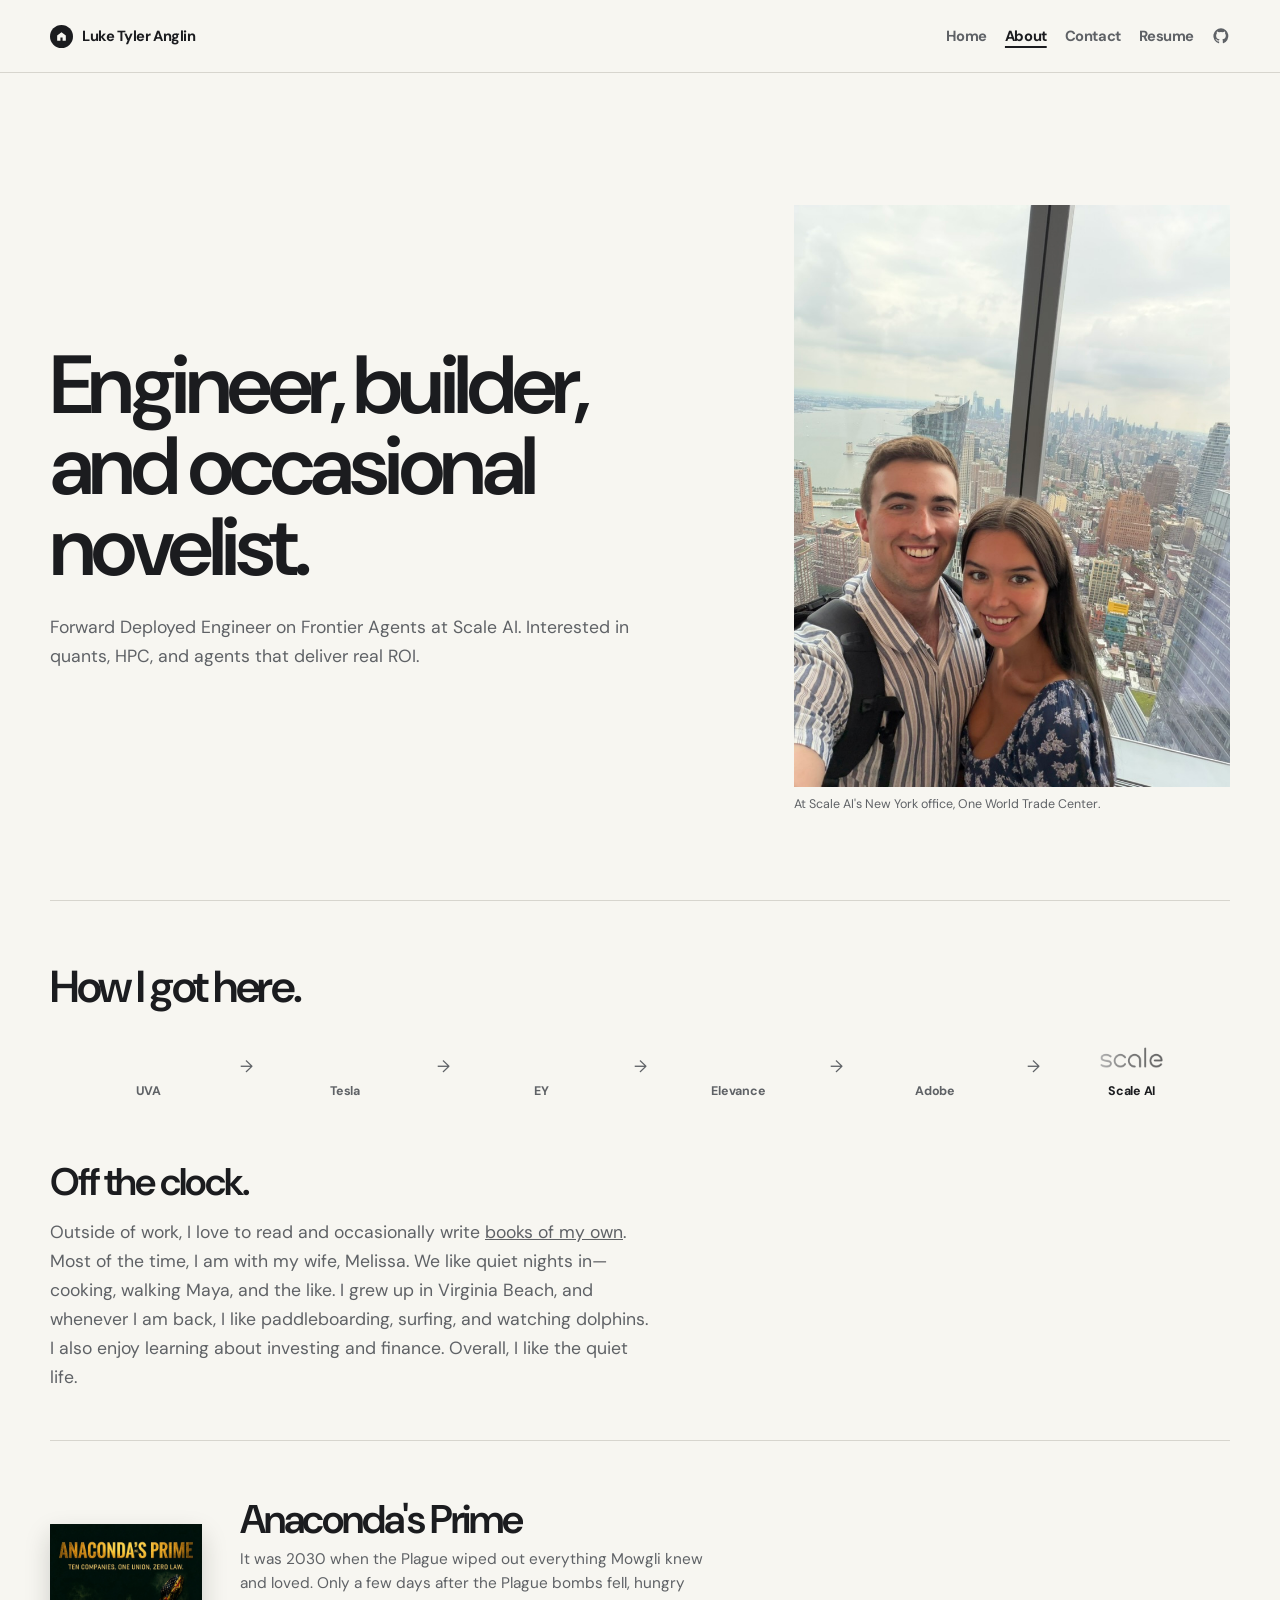
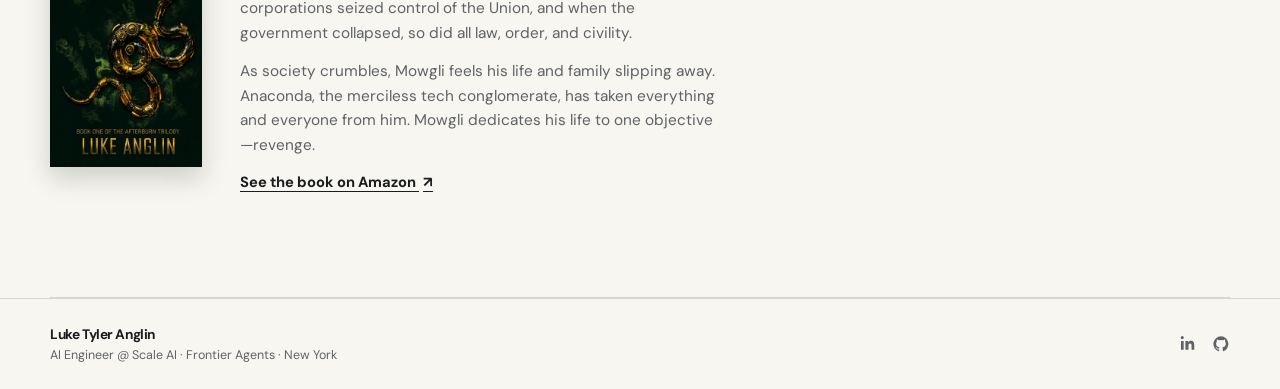
==== commit 19b0f018: "Turn the personal site into a resume homepage. Remove the vault, Reels, and notes so the site leads " ====
--- a/about.html
+++ b/about.html
@@ -5,7 +5,7 @@
     <meta charset="UTF-8">
     <meta name="viewport" content="width=device-width, initial-scale=1.0">
     <title>About | Luke Tyler Anglin</title>
-    <meta name="description" content="Luke Tyler Anglin — AI Engineer at Scale AI, builder, and occasional novelist. Career journey and the story behind his AI workflow content.">
+    <meta name="description" content="Luke Tyler Anglin — AI Engineer at Scale AI, builder, and occasional novelist.">
     <link rel="icon" href="favicon.svg" type="image/svg+xml">
     <link rel="preconnect" href="https://fonts.googleapis.com">
     <link rel="preconnect" href="https://fonts.gstatic.com" crossorigin>
@@ -21,11 +21,11 @@
                 <span>Luke Tyler Anglin</span>
             </a>
             <nav class="header-links" aria-label="Primary">
+                <a href="index.html">Home</a>
                 <a href="about.html" aria-current="page">About</a>
                 <a href="contact.html">Contact</a>
                 <a class="header-github" href="https://github.com/LukeTylerAnglin" target="_blank" rel="noreferrer" aria-label="GitHub" title="GitHub"><svg viewBox="0 0 24 24" aria-hidden="true"><path d="M12 1.8A10.2 10.2 0 0 0 8.8 21.7c.5.1.7-.2.7-.5v-2c-2.8.6-3.4-1.2-3.4-1.2-.5-1.2-1.1-1.5-1.1-1.5-.9-.6.1-.6.1-.6 1 .1 1.5 1 1.5 1 .9 1.5 2.3 1.1 2.9.8.1-.6.4-1.1.7-1.3-2.3-.3-4.7-1.1-4.7-5a3.9 3.9 0 0 1 1-2.7c-.1-.3-.4-1.3.1-2.7 0 0 .8-.3 2.8 1.1a9.7 9.7 0 0 1 5.1 0c2-1.4 2.8-1.1 2.8-1.1.5 1.4.2 2.4.1 2.7a3.9 3.9 0 0 1 1 2.7c0 3.9-2.4 4.7-4.7 5 .4.3.7 1 .7 1.9v2.8c0 .3.2.6.7.5A10.2 10.2 0 0 0 12 1.8Z"/></svg></a>
                 <a href="https://drive.google.com/file/d/1MeeQ3Fhj17iWsuMzlNQXVvfDCQpfirg_/view" target="_blank" rel="noreferrer">Resume</a>
-                <a href="vault.html">Vault</a>
             </nav>
         </div>
     </header>
@@ -34,7 +34,7 @@
         <section class="about-hero wrap">
             <div class="about-copy">
                 <h1>Engineer, builder, and occasional novelist.</h1>
-                <p class="about-lede">Forward Deployed Engineer on Frontier Agents at Scale AI. I build production AI systems that save time and money — then share the exact workflows on Instagram so you can run them too.</p>
+                <p class="about-lede">Forward Deployed Engineer on Frontier Agents at Scale AI. Interested in quants, HPC, and agents that deliver real ROI.</p>
             </div>
             <figure class="about-photo">
                 <img src="assets/images/luke-and-wife-1wtc.jpg" alt="Luke Tyler Anglin and his wife at One World Trade Center">
@@ -44,38 +44,30 @@
 
         <section class="journey wrap" aria-labelledby="journey-title">
             <h2 id="journey-title">How I got here.</h2>
-            <ol class="journey-list">
+            <ol class="journey-path" aria-label="Career path from UVA to Scale AI">
                 <li>
-                    <div class="journey-head">
-                        <img class="journey-logo" src="assets/company/uva.svg" alt="" width="72" height="22">
-                        <span class="journey-step">University of Virginia</span>
-                    </div>
-                    <p>Studied computer science and started in data science — learning how to ship code that survives real traffic, not just notebooks.</p>
+                    <img class="journey-logo" src="assets/company/uva.svg" alt="">
+                    <span>UVA</span>
                 </li>
                 <li>
-                    <div class="journey-head">
-                        <img class="journey-logo" src="assets/company/tesla.svg" alt="" width="72" height="22">
-                        <span class="journey-step">Tesla</span>
-                    </div>
-                    <p>Data science intern — Kafka concurrency, production routing systems, and large Go codebases at scale.</p>
+                    <img class="journey-logo" src="assets/company/tesla.svg" alt="">
+                    <span>Tesla</span>
                 </li>
                 <li>
-                    <div class="journey-head">
-                        <div class="journey-logos" aria-hidden="true">
-                            <img src="assets/company/ey.svg" alt="" width="72" height="22">
-                            <img src="assets/company/elevance.svg" alt="" width="72" height="22">
-                            <img src="assets/company/adobe.svg" alt="" width="72" height="22">
-                        </div>
-                        <span class="journey-step">EY → Elevance Health → Adobe</span>
-                    </div>
-                    <p>AI engineering and forward-deployed work — LangGraph automation, medical-record extraction, GPU image pipelines, and client-facing agent systems.</p>
+                    <img class="journey-logo" src="assets/company/ey.svg" alt="">
+                    <span>EY</span>
                 </li>
                 <li>
-                    <div class="journey-head">
-                        <img class="journey-logo" src="assets/company/scale.png" alt="" width="72" height="22">
-                        <span class="journey-step">Scale AI</span>
-                    </div>
-                    <p>Frontier Agents — building and evaluating agent systems in complex enterprise environments.</p>
+                    <img class="journey-logo" src="assets/company/elevance.svg" alt="">
+                    <span>Elevance</span>
+                </li>
+                <li>
+                    <img class="journey-logo" src="assets/company/adobe.svg" alt="">
+                    <span>Adobe</span>
+                </li>
+                <li aria-current="true">
+                    <img class="journey-logo" src="assets/company/scale.png" alt="">
+                    <span>Scale AI</span>
                 </li>
             </ol>
         </section>
@@ -110,15 +102,6 @@
                     <a href="https://github.com/LukeTylerAnglin" target="_blank" rel="noreferrer" aria-label="GitHub">
                         <svg viewBox="0 0 24 24" aria-hidden="true"><path d="M12 1.8A10.2 10.2 0 0 0 8.8 21.7c.5.1.7-.2.7-.5v-2c-2.8.6-3.4-1.2-3.4-1.2-.5-1.2-1.1-1.5-1.1-1.5-.9-.6.1-.6.1-.6 1 .1 1.5 1 1.5 1 .9 1.5 2.3 1.1 2.9.8.1-.6.4-1.1.7-1.3-2.3-.3-4.7-1.1-4.7-5a3.9 3.9 0 0 1 1-2.7c-.1-.3-.4-1.3.1-2.7 0 0 .8-.3 2.8 1.1a9.7 9.7 0 0 1 5.1 0c2-1.4 2.8-1.1 2.8-1.1.5 1.4.2 2.4.1 2.7a3.9 3.9 0 0 1 1 2.7c0 3.9-2.4 4.7-4.7 5 .4.3.7 1 .7 1.9v2.8c0 .3.2.6.7.5A10.2 10.2 0 0 0 12 1.8Z"/></svg>
                     </a>
-                    <a href="https://www.instagram.com/luketyleranglin" target="_blank" rel="noreferrer" aria-label="Instagram">
-                        <svg viewBox="0 0 24 24" aria-hidden="true"><path d="M7.1 2h9.8A5.1 5.1 0 0 1 22 7.1v9.8a5.1 5.1 0 0 1-5.1 5.1H7.1A5.1 5.1 0 0 1 2 16.9V7.1A5.1 5.1 0 0 1 7.1 2Zm-.2 2A2.9 2.9 0 0 0 4 6.9v10.2A2.9 2.9 0 0 0 6.9 20h10.2a2.9 2.9 0 0 0 2.9-2.9V6.9A2.9 2.9 0 0 0 17.1 4H6.9Zm10.7 1.5a1.2 1.2 0 1 1 0 2.4 1.2 1.2 0 0 1 0-2.4ZM12 6.8a5.2 5.2 0 1 1 0 10.4 5.2 5.2 0 0 1 0-10.4Zm0 2A3.2 3.2 0 1 0 12 15.2 3.2 3.2 0 0 0 12 8.8Z"/></svg>
-                    </a>
-                    <a href="https://www.youtube.com/@luketyleranglin" target="_blank" rel="noreferrer" aria-label="YouTube">
-                        <svg viewBox="0 0 24 24" aria-hidden="true"><path d="M22.5 6.2a2.9 2.9 0 0 0-2-2C18.7 3.7 12 3.7 12 3.7s-6.7 0-8.5.5a2.9 2.9 0 0 0-2 2A30.1 30.1 0 0 0 1 12a30.1 30.1 0 0 0 .5 5.8 2.9 2.9 0 0 0 2 2c1.8.5 8.5.5 8.5.5s6.7 0 8.5-.5a2.9 2.9 0 0 0 2-2A30.1 30.1 0 0 0 23 12a30.1 30.1 0 0 0-.5-5.8ZM9.8 15.5v-7l6 3.5-6 3.5Z"/></svg>
-                    </a>
-                    <a href="https://www.tiktok.com/@luketyleranglin" target="_blank" rel="noreferrer" aria-label="TikTok">
-                        <svg viewBox="0 0 24 24" aria-hidden="true"><path d="M16.8 5.8a6.5 6.5 0 0 1-4-1.4 6.5 6.5 0 0 1-1.9-3.2H8.1v14.2a2.6 2.6 0 1 1-1.8-2.5v-3a5.6 5.6 0 1 0 5.5 5.6V8.3a9.3 9.3 0 0 0 5 1.5V6.9a6.8 6.8 0 0 1 0-1.1Z"/></svg>
-                    </a>
                 </div>
             </div>
         </div>
--- a/styles.css
+++ b/styles.css
@@ -63,7 +63,14 @@
 
 .header-links { align-items: center; display: flex; gap: 18px; }
 
-.header-links span { margin-left: 5px; }
+.header-links a { color: var(--soft-ink); }
+
+.header-links a[aria-current="page"] {
+  color: var(--ink);
+  text-decoration: underline;
+  text-decoration-thickness: 2px;
+  text-underline-offset: 5px;
+}
 
 .header-github { align-items: center; display: inline-flex; order: 1; }
 
@@ -73,12 +80,12 @@
 
 .hero-copy { align-self: center; }
 
-.eyebrow {
+.hero-eyebrow {
   color: var(--soft-ink);
   font-family: var(--mono);
-  font-size: 0.68rem;
-  letter-spacing: 0.055em;
-  margin: 0 0 16px;
+  font-size: 0.72rem;
+  letter-spacing: 0.04em;
+  margin: 0 0 18px;
   text-transform: uppercase;
 }
 
@@ -96,7 +103,7 @@
 
 h2 { font-size: clamp(2.1rem, 6.5vw, 4rem); font-weight: 600; line-height: 1; margin-bottom: 18px; }
 
-.hero-intro, .section-heading > p, .request-note, .book p:not(.eyebrow) {
+.hero-intro, .section-heading > p, .book p:not(.eyebrow) {
   color: var(--soft-ink);
   font-size: 1.06rem;
   line-height: 1.6;
@@ -194,99 +201,8 @@
 
 .company-detail p { color: var(--soft-ink); font-size: 0.98rem; line-height: 1.6; margin: 0; max-width: 660px; }
 
-.newsletter-form { display: grid; gap: 13px; max-width: 440px; }
-
-.newsletter-form input[type="email"] { font-size: 1rem; }
-
-.consent { align-items: flex-start; color: var(--soft-ink); display: flex; font-size: 0.78rem; gap: 9px; line-height: 1.35; }
-
-.consent input[type="checkbox"] {
-  appearance: none;
-  background: var(--paper);
-  border: 1.5px solid var(--ink);
-  border-radius: 4px;
-  cursor: pointer;
-  display: grid;
-  flex: 0 0 18px;
-  height: 18px;
-  margin: 0;
-  padding: 0;
-  place-content: center;
-  width: 18px;
-}
-
-.consent input[type="checkbox"]::before {
-  border-bottom: 2px solid white;
-  border-left: 2px solid white;
-  content: "";
-  height: 5px;
-  transform: rotate(-45deg) scale(0);
-  transition: transform 120ms ease;
-  width: 9px;
-}
-
-.consent input[type="checkbox"]:checked { background: var(--ink); }
-
-.consent input[type="checkbox"]:checked::before { transform: rotate(-45deg) scale(1); }
-
-.consent input[type="checkbox"]:focus-visible { outline: 3px solid rgba(28, 45, 35, 0.32); outline-offset: 3px; }
-
 .honeypot { display: none !important; }
 
-.newsletter-form .button { justify-self: start; margin-top: 5px; }
-
-.newsletter-form-row { align-items: center; display: flex; gap: 16px; }
-
-.newsletter-form-row input[type="email"] { flex: 1; min-width: 0; }
-
-.newsletter-form-row .button { flex: 0 0 auto; }
-
-.newsletter-dialog {
-  background: var(--paper);
-  border: 1px solid var(--line);
-  border-radius: 22px;
-  color: var(--ink);
-  margin: auto;
-  max-width: 520px;
-  padding: 0;
-  width: calc(100% - 32px);
-}
-
-.newsletter-dialog::backdrop { background: rgba(27, 28, 31, 0.38); backdrop-filter: blur(5px); }
-
-.newsletter-dialog-inner { padding: 36px; position: relative; }
-
-.newsletter-dialog h2 { font-size: clamp(2rem, 6vw, 3.2rem); margin-bottom: 14px; max-width: min(400px, calc(100% - 52px)); }
-
-.newsletter-dialog p { color: var(--soft-ink); line-height: 1.55; margin-bottom: 0; max-width: 390px; }
-
-.newsletter-dialog .newsletter-form { margin-top: 28px; max-width: none; }
-
-.newsletter-dialog .newsletter-form-row { align-items: stretch; flex-direction: column; }
-
-.newsletter-dialog .newsletter-form .button { justify-self: stretch; width: 100%; }
-
-.dialog-close {
-  align-items: center;
-  background: transparent;
-  border: 1px solid var(--line);
-  border-radius: 50%;
-  color: var(--ink);
-  cursor: pointer;
-  display: inline-flex;
-  font-size: 1.35rem;
-  height: 36px;
-  justify-content: center;
-  line-height: 1;
-  padding: 0 0 3px;
-  position: absolute;
-  right: 20px;
-  top: 20px;
-  width: 36px;
-}
-
-.dialog-close:hover { background: var(--quiet); }
-
 .contact-page { display: grid; gap: 64px; padding-bottom: 100px; padding-top: 96px; }
 
 .contact-page-copy h1 { max-width: 600px; }
@@ -294,10 +210,6 @@
 .contact-page-copy > p { color: var(--soft-ink); font-size: 1.1rem; line-height: 1.6; margin-bottom: 0; max-width: 520px; }
 
 .contact-page-form { max-width: 640px; }
-
-.request-form .consent { align-items: flex-start; display: flex; font-size: 0.78rem; font-weight: 400; gap: 9px; line-height: 1.35; }
-
-.sr-only { height: 1px; margin: -1px; overflow: hidden; padding: 0; position: absolute; width: 1px; clip: rect(0, 0, 0, 0); white-space: nowrap; }
 
 .book {
   align-items: center;
@@ -318,8 +230,6 @@
 .text-link { font-size: 0.92rem; font-weight: 700; text-decoration-thickness: 1px; text-underline-offset: 4px; }
 
 .text-link span { margin-left: 4px; }
-
-.request-note { margin-bottom: 0; }
 
 .request-form { display: grid; gap: 22px; max-width: 510px; }
 
@@ -346,6 +256,12 @@
 
 .footer-inner { align-items: center; display: flex; flex-direction: column; gap: 14px; justify-content: center; }
 
+.footer-brand { text-align: center; }
+
+.footer-name { color: var(--ink); font-size: 0.86rem; font-weight: 700; letter-spacing: -0.03em; }
+
+.footer-tagline { font-size: 0.78rem; margin-top: 4px; }
+
 .footer-links { align-items: center; display: flex; flex-wrap: wrap; gap: 18px; }
 
 .social-links { align-items: center; display: flex; gap: 14px; }
@@ -354,8 +270,6 @@
 
 .social-links svg { fill: currentColor; height: 18px; width: 18px; }
 
-.resume-link { color: var(--soft-ink); text-decoration: none; }
-
 .footer-inner a { text-decoration: none; }
 
 .footer-inner a:hover { color: var(--ink); text-decoration: underline; text-underline-offset: 3px; }
@@ -368,7 +282,13 @@
 
 .about-copy h1 { max-width: 760px; }
 
-.about-copy > p:last-child { color: var(--soft-ink); font-size: 1.1rem; line-height: 1.65; margin-bottom: 0; max-width: 600px; }
+.about-lede {
+  color: var(--soft-ink);
+  font-size: 1.1rem;
+  line-height: 1.65;
+  margin-bottom: 0;
+  max-width: 600px;
+}
 
 .about-photo { margin: 42px 0 0; max-width: 420px; }
 
@@ -378,47 +298,78 @@
 
 .about-book { border-bottom: 1px solid var(--line); }
 
-.notes-hero { max-width: 850px; padding-bottom: 64px; padding-top: 96px; }
-
-.notes-hero h1 { max-width: 760px; }
-
-.notes-hero > p:last-child { color: var(--soft-ink); font-size: 1.1rem; line-height: 1.65; margin-bottom: 0; max-width: 600px; }
-
-.notes-list { padding-bottom: 74px; }
-
-.note-card { align-items: start; border-bottom: 1px solid var(--line); display: grid; gap: 22px; grid-template-columns: 1fr; padding: 30px 0 36px; text-decoration: none; transition: background 150ms ease; }
-
-.note-card-meta { color: var(--soft-ink); display: flex; font-family: var(--mono); font-size: 0.68rem; justify-content: space-between; letter-spacing: 0.055em; text-transform: uppercase; }
-
-.note-card-copy .eyebrow { margin-bottom: 12px; }
-
-.note-card h2 { font-size: clamp(1.7rem, 5vw, 2.7rem); margin-bottom: 13px; max-width: 640px; }
-
-.note-card-copy > p:last-child { color: var(--soft-ink); line-height: 1.6; margin-bottom: 0; max-width: 590px; }
-
-.note-card-link { font-size: 0.9rem; font-weight: 700; }
-
-.note-card b { margin-left: 5px; }
-
-.note-card:hover { background: rgba(27, 28, 31, 0.025); }
-
-.article { max-width: 790px; padding-bottom: 90px; padding-top: 82px; }
-
-.back-link { display: inline-block; font-size: 0.87rem; font-weight: 700; margin-bottom: 70px; text-decoration: none; }
-
-.article > h1 { max-width: 720px; }
-
-.article-lede { color: var(--soft-ink); font-size: clamp(1.2rem, 3vw, 1.55rem); letter-spacing: -0.025em; line-height: 1.45; max-width: 680px; }
-
-.article-body { font-size: 1.08rem; line-height: 1.72; margin-top: 48px; max-width: 650px; }
-
-.article-body h2 { font-size: clamp(1.55rem, 4vw, 2.15rem); margin: 46px 0 14px; }
-
-.article-body p { margin-bottom: 24px; }
-
-.article-signup { border-top: 1px solid var(--line); margin-top: 58px; padding-top: 30px; }
-
-.article-signup h2 { font-size: clamp(1.7rem, 5vw, 2.5rem); margin-bottom: 20px; }
+.journey { border-top: 1px solid var(--line); padding-bottom: 64px; padding-top: 64px; }
+
+.journey h2 { font-size: clamp(1.8rem, 5vw, 2.8rem); margin-bottom: 36px; }
+
+.journey-path {
+  display: flex;
+  list-style: none;
+  margin: 0;
+  padding: 0;
+  width: 100%;
+}
+
+.journey-path li {
+  align-items: center;
+  display: flex;
+  flex: 1 1 0;
+  flex-direction: column;
+  gap: 10px;
+  min-width: 0;
+  position: relative;
+  text-align: center;
+}
+
+.journey-path li:not(:last-child)::after {
+  color: var(--soft-ink);
+  content: "→";
+  font-size: 1.05rem;
+  line-height: 1;
+  pointer-events: none;
+  position: absolute;
+  right: 0;
+  top: 13px;
+  transform: translateX(50%);
+}
+
+.journey-logo {
+  display: block;
+  filter: grayscale(1);
+  height: 28px;
+  max-width: 72px;
+  object-fit: contain;
+  opacity: 0.72;
+  width: auto;
+}
+
+.journey-path span {
+  color: var(--soft-ink);
+  font-size: 0.78rem;
+  font-weight: 700;
+  letter-spacing: -0.02em;
+}
+
+.journey-path li[aria-current="true"] .journey-logo { opacity: 0.95; }
+
+.journey-path li[aria-current="true"] span { color: var(--ink); }
+
+@media (max-width: 720px) {
+  .journey-path {
+    overflow-x: auto;
+    padding-bottom: 8px;
+  }
+
+  .journey-path li {
+    flex: 0 0 96px;
+  }
+}
+
+.about-personal { padding-bottom: 48px; }
+
+.about-personal h2 { font-size: clamp(1.6rem, 4.5vw, 2.4rem); margin-bottom: 16px; }
+
+.about-personal p { color: var(--soft-ink); font-size: 1.1rem; line-height: 1.65; margin: 0; max-width: 600px; }
 
 @media (max-width: 520px) {
   .header-inner { height: 64px; }
@@ -431,7 +382,6 @@
   .button { width: 100%; }
   .request-form .button { width: 100%; }
   .hero-actions { align-items: stretch; flex-direction: column; }
-  .newsletter-form-row { align-items: stretch; flex-direction: column; }
 }
 
 @media (min-width: 680px) {
@@ -451,15 +401,10 @@
   .contact-page-form { max-width: none; }
   .book { grid-template-columns: 152px 1fr; padding-bottom: 105px; padding-top: 58px; }
   .book > img { width: 152px; }
-  .footer-inner { flex-direction: row; justify-content: center; }
+  .footer-inner { flex-direction: row; justify-content: space-between; }
+  .footer-brand { text-align: left; }
   .about-hero { align-items: center; display: grid; gap: clamp(52px, 8vw, 120px); grid-template-columns: minmax(0, 1fr) minmax(310px, 0.68fr); padding-bottom: 88px; padding-top: 132px; }
   .about-photo { margin: 0; max-width: none; }
-  .notes-hero { padding-bottom: 86px; padding-top: 132px; }
-  .notes-list { padding-bottom: 100px; }
-  .note-card { gap: 28px; grid-template-columns: 92px minmax(0, 1fr) auto; }
-  .note-card-meta { display: block; }
-  .note-card-meta span { display: block; margin-bottom: 8px; }
-  .article { padding-bottom: 120px; padding-top: 118px; }
 }
 
 @media (min-width: 1260px) {
